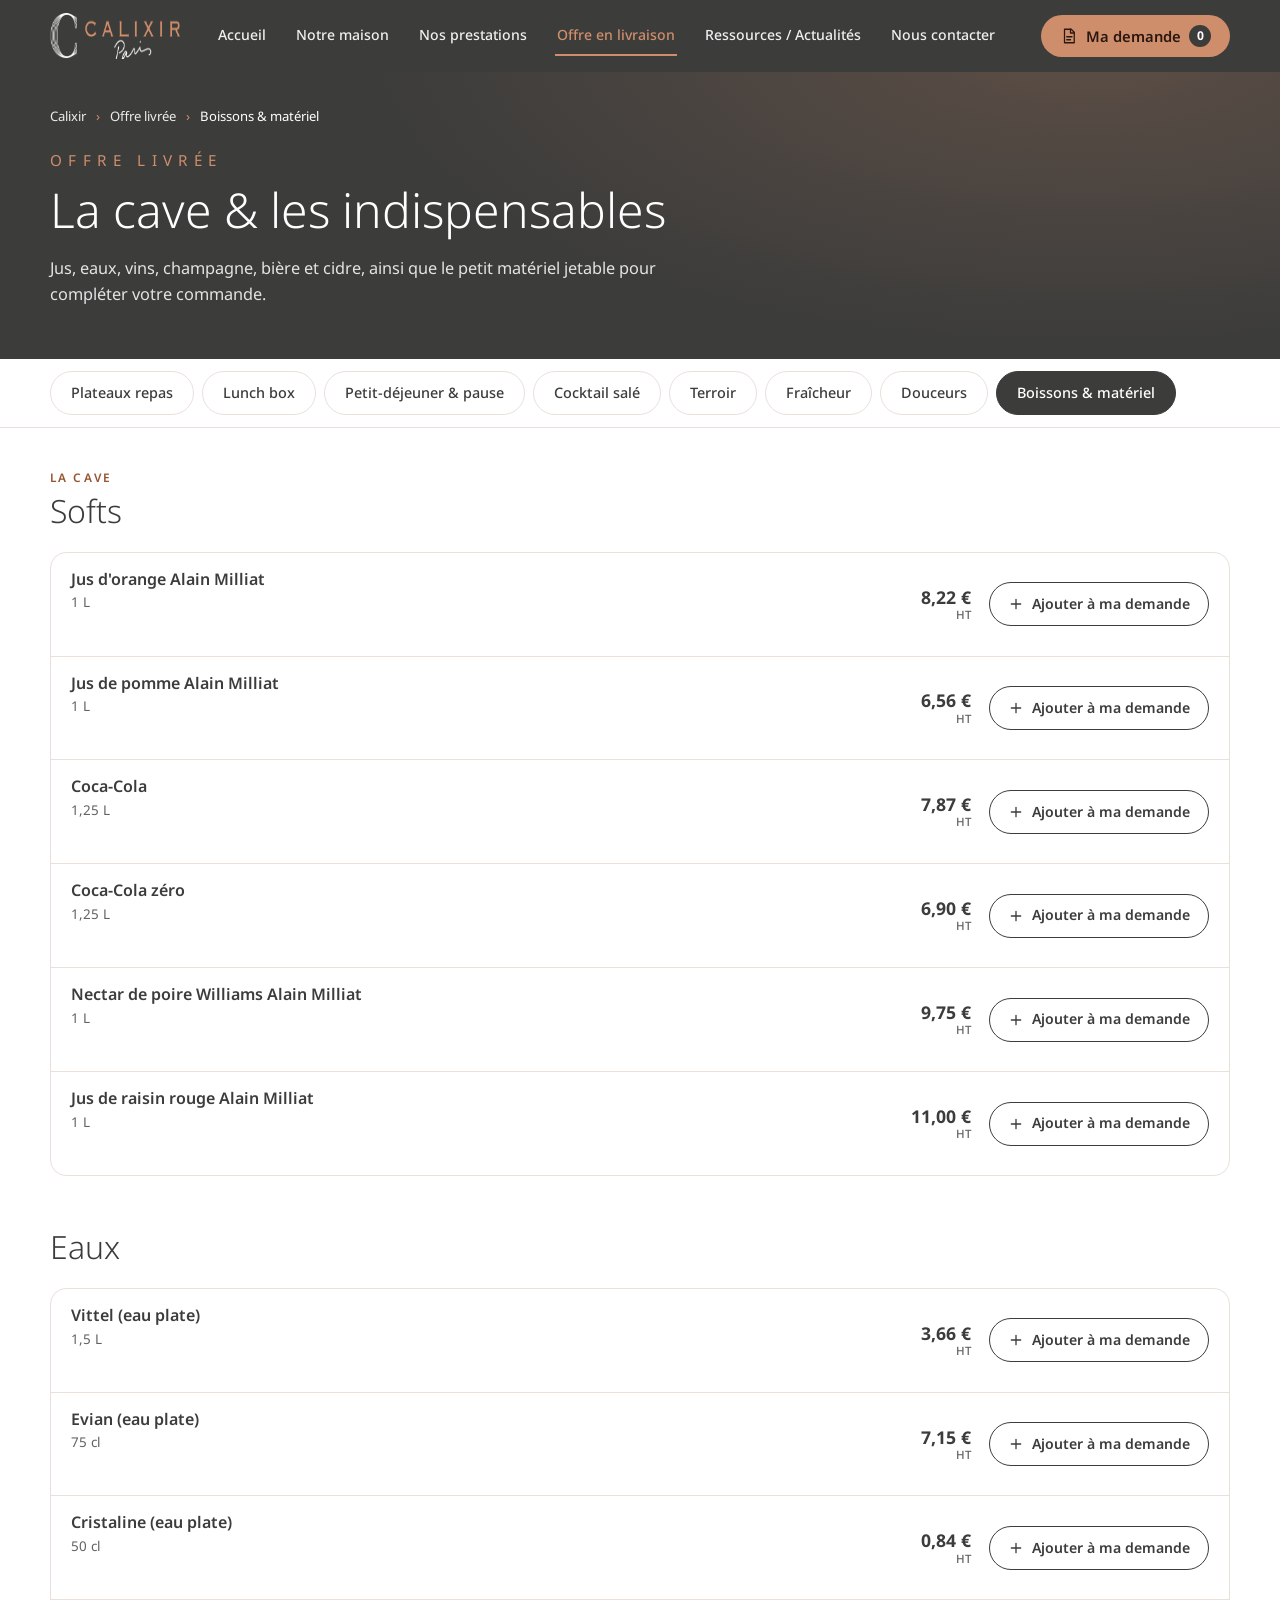
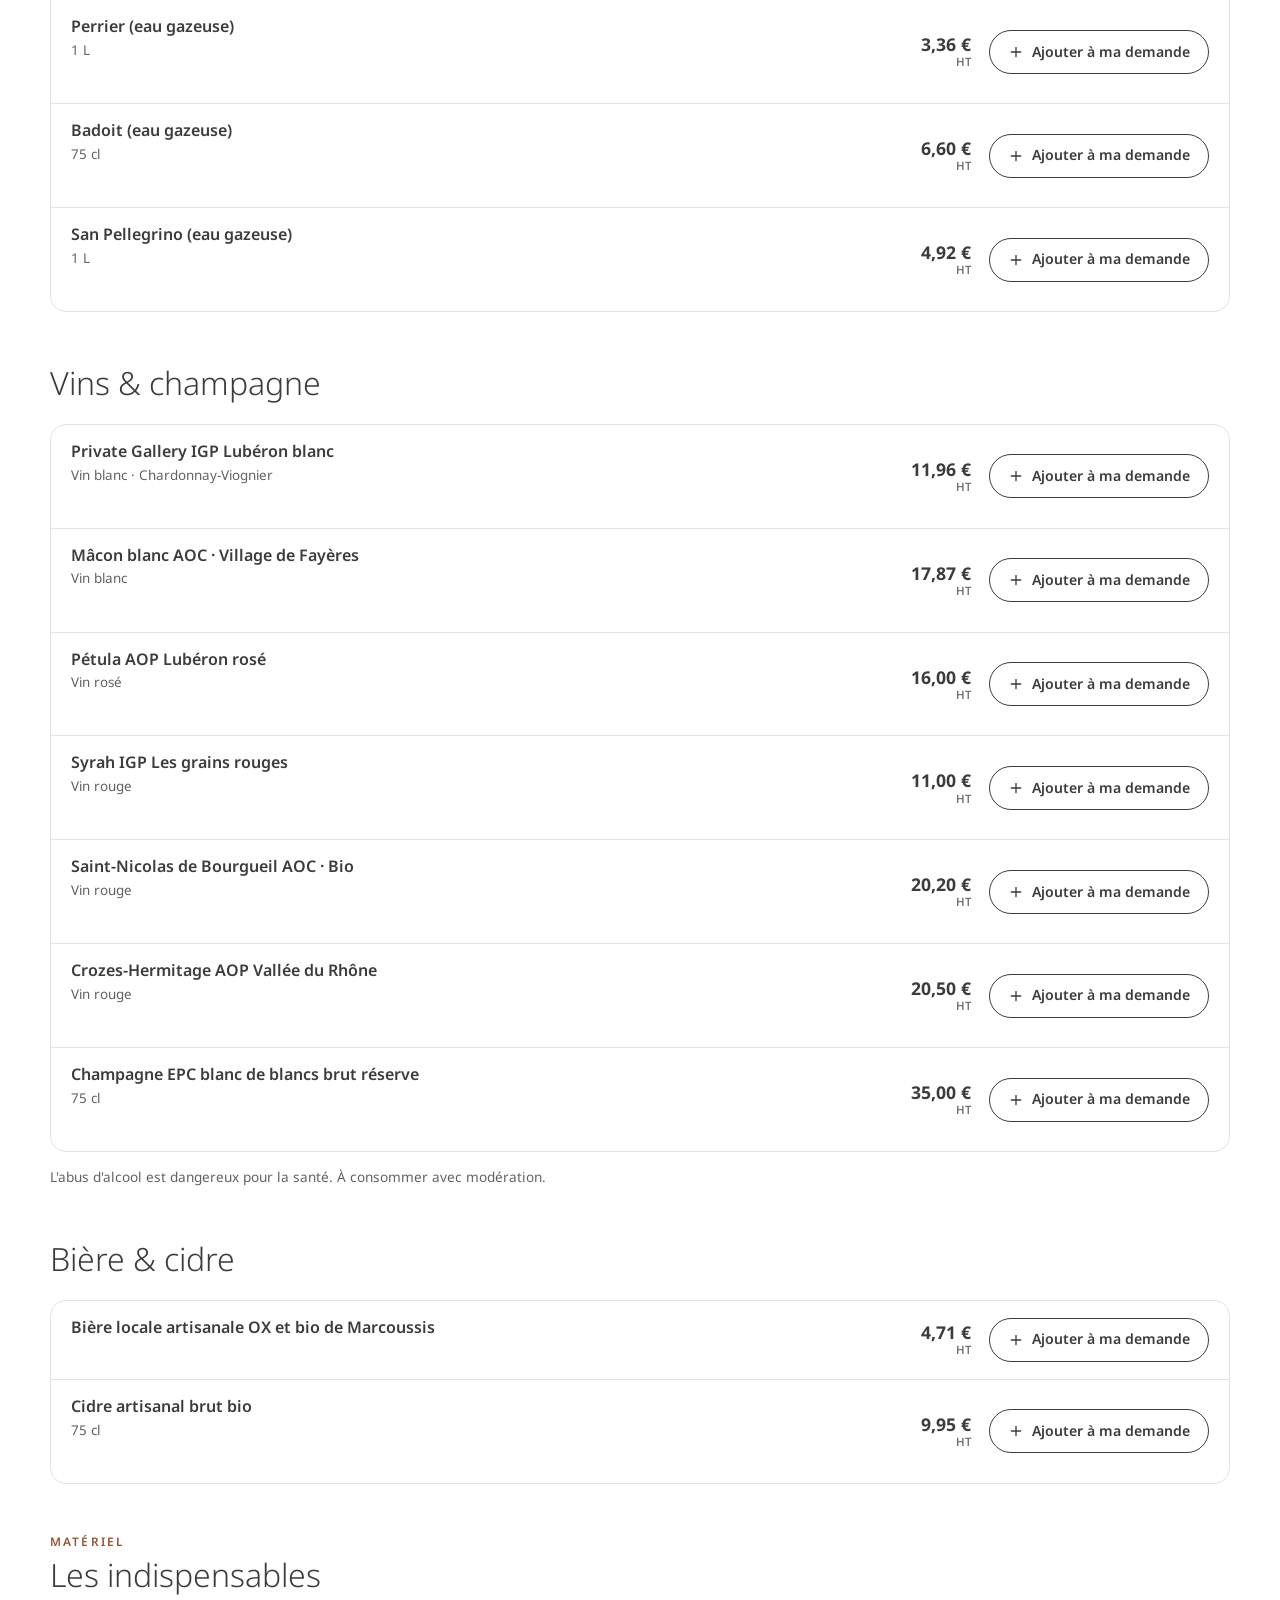
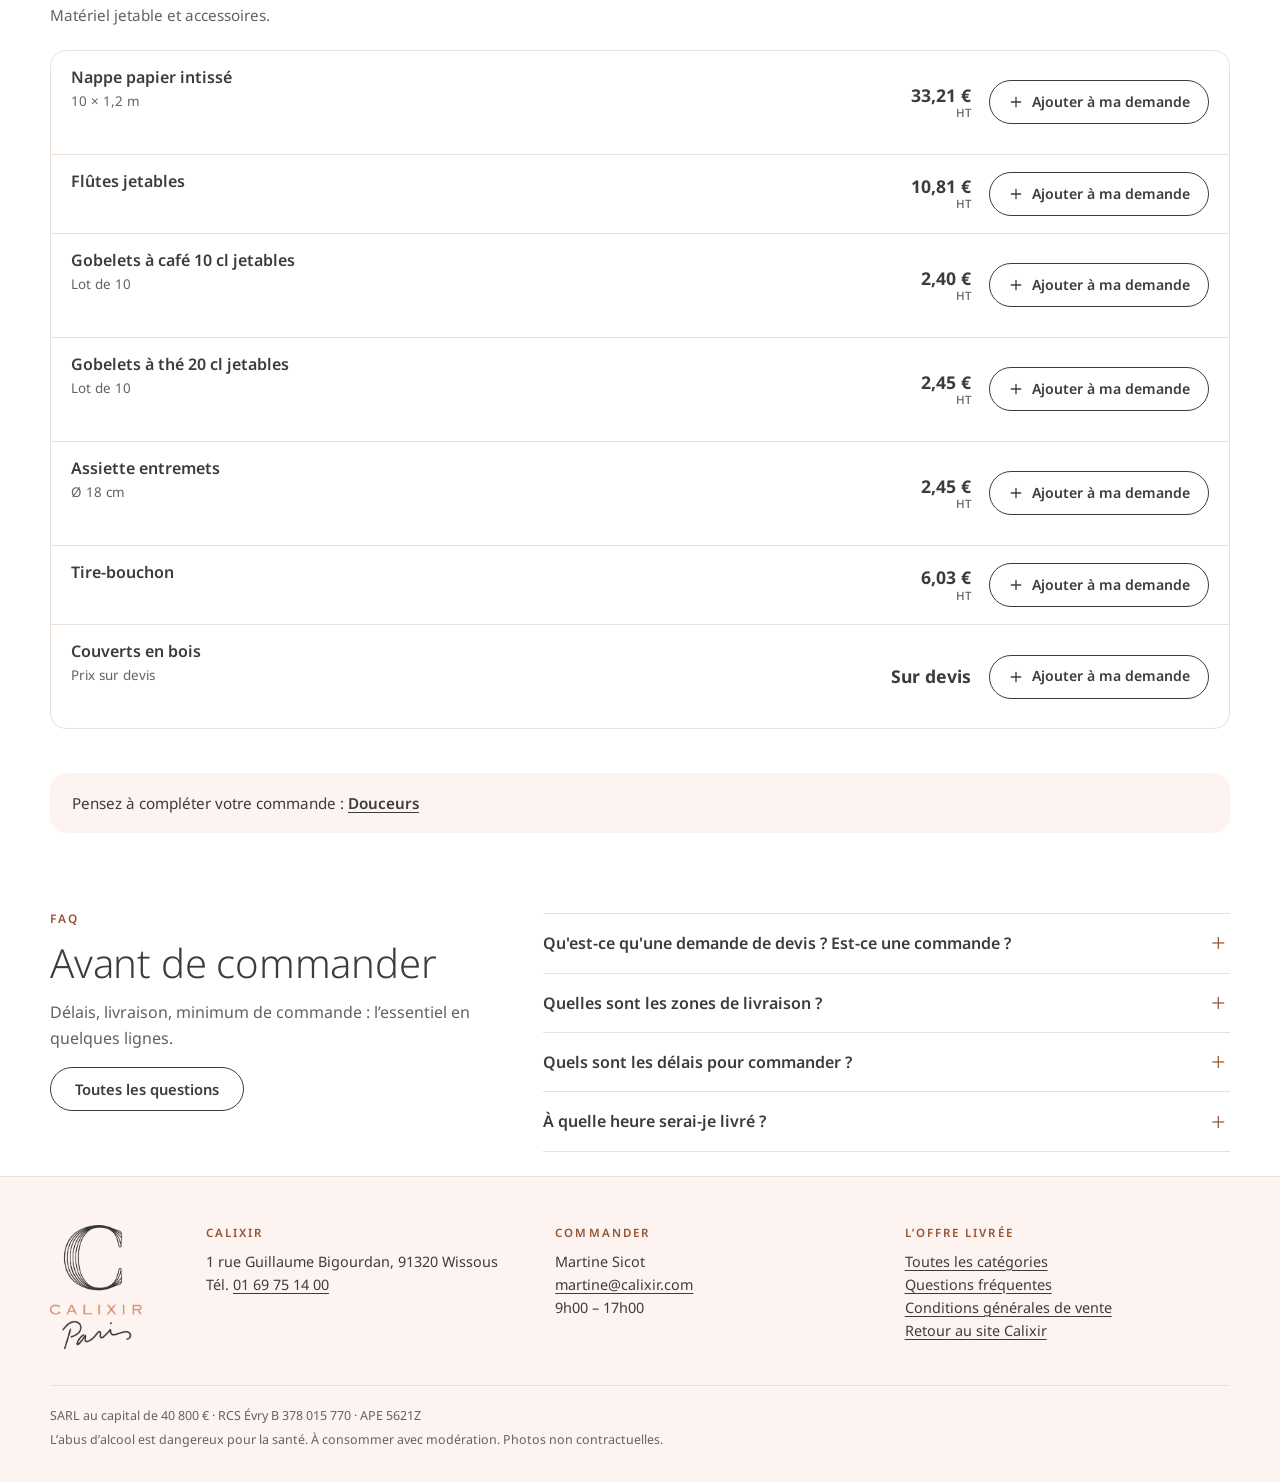
==== boissons-materiel/index.html @ 6d5fbbc8 "Calixir Paris : offre livrée v2 (carte Automne-Hiver), version de test Co-Authored-By: Claude Sonnet" ====
<!doctype html>
<html lang="fr">
<head>
<meta charset="utf-8">
<meta name="viewport" content="width=device-width, initial-scale=1">
<title>La cave &amp; les indispensables | Offre livrée Calixir</title>
<meta name="description" content="Boissons et matériel livrés par Calixir : jus Alain Milliat, eaux, vins, champagne, bière locale, nappes, gobelets et flûtes. Demandez votre devis."><link rel="canonical" href="https://www.calixir.com/offre-livree/boissons-materiel/"><meta name="robots" content="noindex, nofollow">
<meta name="theme-color" content="#3C3C3B">
<meta property="og:type" content="website">
<meta property="og:locale" content="fr_FR">
<meta property="og:site_name" content="Calixir Paris">
<meta property="og:title" content="La cave &amp; les indispensables | Offre livrée Calixir">
<meta property="og:description" content="Boissons et matériel livrés par Calixir : jus Alain Milliat, eaux, vins, champagne, bière locale, nappes, gobelets et flûtes. Demandez votre devis."><meta property="og:url" content="https://www.calixir.com/offre-livree/boissons-materiel/"><link rel="icon" href="../assets/img/brand/logo-c.png" type="image/png">
<link rel="apple-touch-icon" href="../assets/img/brand/logo-c.png">
<link rel="preload" href="../assets/fonts/noto-sans.woff2" as="font" type="font/woff2" crossorigin>
<link rel="stylesheet" href="../assets/css/style.css?v=202610140936">
<script type="application/ld+json">{"@context":"https://schema.org","@type":"BreadcrumbList","itemListElement":[{"@type":"ListItem","position":1,"name":"Calixir","item":"https://www.calixir.com/"},{"@type":"ListItem","position":2,"name":"Offre livrée","item":"https://www.calixir.com/offre-livree/"},{"@type":"ListItem","position":3,"name":"Boissons & matériel","item":"https://www.calixir.com/offre-livree/boissons-materiel/"}]}</script>
<script type="application/ld+json">{"@context":"https://schema.org","@type":"ItemList","name":"La cave & les indispensables","itemListElement":[{"@type":"ListItem","position":1,"item":{"@type":"Product","name":"Jus d'orange Alain Milliat","offers":{"@type":"Offer","priceCurrency":"EUR","url":"https://www.calixir.com/offre-livree/boissons-materiel/#p-soft-orange","availability":"https://schema.org/InStock","price":"8.22","priceSpecification":{"@type":"PriceSpecification","price":"8.22","priceCurrency":"EUR","valueAddedTaxIncluded":false}},"description":"1 L"}},{"@type":"ListItem","position":2,"item":{"@type":"Product","name":"Jus de pomme Alain Milliat","offers":{"@type":"Offer","priceCurrency":"EUR","url":"https://www.calixir.com/offre-livree/boissons-materiel/#p-soft-pomme","availability":"https://schema.org/InStock","price":"6.56","priceSpecification":{"@type":"PriceSpecification","price":"6.56","priceCurrency":"EUR","valueAddedTaxIncluded":false}},"description":"1 L"}},{"@type":"ListItem","position":3,"item":{"@type":"Product","name":"Coca-Cola","offers":{"@type":"Offer","priceCurrency":"EUR","url":"https://www.calixir.com/offre-livree/boissons-materiel/#p-soft-coca","availability":"https://schema.org/InStock","price":"7.87","priceSpecification":{"@type":"PriceSpecification","price":"7.87","priceCurrency":"EUR","valueAddedTaxIncluded":false}},"description":"1,25 L"}},{"@type":"ListItem","position":4,"item":{"@type":"Product","name":"Coca-Cola zéro","offers":{"@type":"Offer","priceCurrency":"EUR","url":"https://www.calixir.com/offre-livree/boissons-materiel/#p-soft-coca-zero","availability":"https://schema.org/InStock","price":"6.90","priceSpecification":{"@type":"PriceSpecification","price":"6.90","priceCurrency":"EUR","valueAddedTaxIncluded":false}},"description":"1,25 L"}},{"@type":"ListItem","position":5,"item":{"@type":"Product","name":"Nectar de poire Williams Alain Milliat","offers":{"@type":"Offer","priceCurrency":"EUR","url":"https://www.calixir.com/offre-livree/boissons-materiel/#p-soft-poire","availability":"https://schema.org/InStock","price":"9.75","priceSpecification":{"@type":"PriceSpecification","price":"9.75","priceCurrency":"EUR","valueAddedTaxIncluded":false}},"description":"1 L"}},{"@type":"ListItem","position":6,"item":{"@type":"Product","name":"Jus de raisin rouge Alain Milliat","offers":{"@type":"Offer","priceCurrency":"EUR","url":"https://www.calixir.com/offre-livree/boissons-materiel/#p-soft-raisin","availability":"https://schema.org/InStock","price":"11.00","priceSpecification":{"@type":"PriceSpecification","price":"11.00","priceCurrency":"EUR","valueAddedTaxIncluded":false}},"description":"1 L"}},{"@type":"ListItem","position":7,"item":{"@type":"Product","name":"Vittel (eau plate)","offers":{"@type":"Offer","priceCurrency":"EUR","url":"https://www.calixir.com/offre-livree/boissons-materiel/#p-eau-vittel","availability":"https://schema.org/InStock","price":"3.66","priceSpecification":{"@type":"PriceSpecification","price":"3.66","priceCurrency":"EUR","valueAddedTaxIncluded":false}},"description":"1,5 L"}},{"@type":"ListItem","position":8,"item":{"@type":"Product","name":"Evian (eau plate)","offers":{"@type":"Offer","priceCurrency":"EUR","url":"https://www.calixir.com/offre-livree/boissons-materiel/#p-eau-evian","availability":"https://schema.org/InStock","price":"7.15","priceSpecification":{"@type":"PriceSpecification","price":"7.15","priceCurrency":"EUR","valueAddedTaxIncluded":false}},"description":"75 cl"}},{"@type":"ListItem","position":9,"item":{"@type":"Product","name":"Cristaline (eau plate)","offers":{"@type":"Offer","priceCurrency":"EUR","url":"https://www.calixir.com/offre-livree/boissons-materiel/#p-eau-cristaline","availability":"https://schema.org/InStock","price":"0.84","priceSpecification":{"@type":"PriceSpecification","price":"0.84","priceCurrency":"EUR","valueAddedTaxIncluded":false}},"description":"50 cl"}},{"@type":"ListItem","position":10,"item":{"@type":"Product","name":"Perrier (eau gazeuse)","offers":{"@type":"Offer","priceCurrency":"EUR","url":"https://www.calixir.com/offre-livree/boissons-materiel/#p-eau-perrier","availability":"https://schema.org/InStock","price":"3.36","priceSpecification":{"@type":"PriceSpecification","price":"3.36","priceCurrency":"EUR","valueAddedTaxIncluded":false}},"description":"1 L"}},{"@type":"ListItem","position":11,"item":{"@type":"Product","name":"Badoit (eau gazeuse)","offers":{"@type":"Offer","priceCurrency":"EUR","url":"https://www.calixir.com/offre-livree/boissons-materiel/#p-eau-badoit","availability":"https://schema.org/InStock","price":"6.60","priceSpecification":{"@type":"PriceSpecification","price":"6.60","priceCurrency":"EUR","valueAddedTaxIncluded":false}},"description":"75 cl"}},{"@type":"ListItem","position":12,"item":{"@type":"Product","name":"San Pellegrino (eau gazeuse)","offers":{"@type":"Offer","priceCurrency":"EUR","url":"https://www.calixir.com/offre-livree/boissons-materiel/#p-eau-pellegrino","availability":"https://schema.org/InStock","price":"4.92","priceSpecification":{"@type":"PriceSpecification","price":"4.92","priceCurrency":"EUR","valueAddedTaxIncluded":false}},"description":"1 L"}},{"@type":"ListItem","position":13,"item":{"@type":"Product","name":"Private Gallery IGP Lubéron blanc","offers":{"@type":"Offer","priceCurrency":"EUR","url":"https://www.calixir.com/offre-livree/boissons-materiel/#p-vin-luberon-blanc","availability":"https://schema.org/InStock","price":"11.96","priceSpecification":{"@type":"PriceSpecification","price":"11.96","priceCurrency":"EUR","valueAddedTaxIncluded":false}},"description":"Vin blanc · Chardonnay-Viognier"}},{"@type":"ListItem","position":14,"item":{"@type":"Product","name":"Mâcon blanc AOC · Village de Fayères","offers":{"@type":"Offer","priceCurrency":"EUR","url":"https://www.calixir.com/offre-livree/boissons-materiel/#p-vin-macon","availability":"https://schema.org/InStock","price":"17.87","priceSpecification":{"@type":"PriceSpecification","price":"17.87","priceCurrency":"EUR","valueAddedTaxIncluded":false}},"description":"Vin blanc"}},{"@type":"ListItem","position":15,"item":{"@type":"Product","name":"Pétula AOP Lubéron rosé","offers":{"@type":"Offer","priceCurrency":"EUR","url":"https://www.calixir.com/offre-livree/boissons-materiel/#p-vin-petula","availability":"https://schema.org/InStock","price":"16.00","priceSpecification":{"@type":"PriceSpecification","price":"16.00","priceCurrency":"EUR","valueAddedTaxIncluded":false}},"description":"Vin rosé"}},{"@type":"ListItem","position":16,"item":{"@type":"Product","name":"Syrah IGP Les grains rouges","offers":{"@type":"Offer","priceCurrency":"EUR","url":"https://www.calixir.com/offre-livree/boissons-materiel/#p-vin-syrah","availability":"https://schema.org/InStock","price":"11.00","priceSpecification":{"@type":"PriceSpecification","price":"11.00","priceCurrency":"EUR","valueAddedTaxIncluded":false}},"description":"Vin rouge"}},{"@type":"ListItem","position":17,"item":{"@type":"Product","name":"Saint-Nicolas de Bourgueil AOC · Bio","offers":{"@type":"Offer","priceCurrency":"EUR","url":"https://www.calixir.com/offre-livree/boissons-materiel/#p-vin-bourgueil","availability":"https://schema.org/InStock","price":"20.20","priceSpecification":{"@type":"PriceSpecification","price":"20.20","priceCurrency":"EUR","valueAddedTaxIncluded":false}},"description":"Vin rouge"}},{"@type":"ListItem","position":18,"item":{"@type":"Product","name":"Crozes-Hermitage AOP Vallée du Rhône","offers":{"@type":"Offer","priceCurrency":"EUR","url":"https://www.calixir.com/offre-livree/boissons-materiel/#p-vin-crozes","availability":"https://schema.org/InStock","price":"20.50","priceSpecification":{"@type":"PriceSpecification","price":"20.50","priceCurrency":"EUR","valueAddedTaxIncluded":false}},"description":"Vin rouge"}},{"@type":"ListItem","position":19,"item":{"@type":"Product","name":"Champagne EPC blanc de blancs brut réserve","offers":{"@type":"Offer","priceCurrency":"EUR","url":"https://www.calixir.com/offre-livree/boissons-materiel/#p-champagne-epc","availability":"https://schema.org/InStock","price":"35.00","priceSpecification":{"@type":"PriceSpecification","price":"35.00","priceCurrency":"EUR","valueAddedTaxIncluded":false}},"description":"75 cl"}},{"@type":"ListItem","position":20,"item":{"@type":"Product","name":"Bière locale artisanale OX et bio de Marcoussis","offers":{"@type":"Offer","priceCurrency":"EUR","url":"https://www.calixir.com/offre-livree/boissons-materiel/#p-biere-ox","availability":"https://schema.org/InStock","price":"4.71","priceSpecification":{"@type":"PriceSpecification","price":"4.71","priceCurrency":"EUR","valueAddedTaxIncluded":false}}}},{"@type":"ListItem","position":21,"item":{"@type":"Product","name":"Cidre artisanal brut bio","offers":{"@type":"Offer","priceCurrency":"EUR","url":"https://www.calixir.com/offre-livree/boissons-materiel/#p-cidre-brut","availability":"https://schema.org/InStock","price":"9.95","priceSpecification":{"@type":"PriceSpecification","price":"9.95","priceCurrency":"EUR","valueAddedTaxIncluded":false}},"description":"75 cl"}},{"@type":"ListItem","position":22,"item":{"@type":"Product","name":"Nappe papier intissé","offers":{"@type":"Offer","priceCurrency":"EUR","url":"https://www.calixir.com/offre-livree/boissons-materiel/#p-ind-nappe","availability":"https://schema.org/InStock","price":"33.21","priceSpecification":{"@type":"PriceSpecification","price":"33.21","priceCurrency":"EUR","valueAddedTaxIncluded":false}},"description":"10 × 1,2 m"}},{"@type":"ListItem","position":23,"item":{"@type":"Product","name":"Flûtes jetables","offers":{"@type":"Offer","priceCurrency":"EUR","url":"https://www.calixir.com/offre-livree/boissons-materiel/#p-ind-flutes","availability":"https://schema.org/InStock","price":"10.81","priceSpecification":{"@type":"PriceSpecification","price":"10.81","priceCurrency":"EUR","valueAddedTaxIncluded":false}}}},{"@type":"ListItem","position":24,"item":{"@type":"Product","name":"Gobelets à café 10 cl jetables","offers":{"@type":"Offer","priceCurrency":"EUR","url":"https://www.calixir.com/offre-livree/boissons-materiel/#p-ind-gobelet-cafe","availability":"https://schema.org/InStock","price":"2.40","priceSpecification":{"@type":"PriceSpecification","price":"2.40","priceCurrency":"EUR","valueAddedTaxIncluded":false}},"description":"Lot de 10"}},{"@type":"ListItem","position":25,"item":{"@type":"Product","name":"Gobelets à thé 20 cl jetables","offers":{"@type":"Offer","priceCurrency":"EUR","url":"https://www.calixir.com/offre-livree/boissons-materiel/#p-ind-gobelet-the","availability":"https://schema.org/InStock","price":"2.45","priceSpecification":{"@type":"PriceSpecification","price":"2.45","priceCurrency":"EUR","valueAddedTaxIncluded":false}},"description":"Lot de 10"}},{"@type":"ListItem","position":26,"item":{"@type":"Product","name":"Assiette entremets","offers":{"@type":"Offer","priceCurrency":"EUR","url":"https://www.calixir.com/offre-livree/boissons-materiel/#p-ind-assiette","availability":"https://schema.org/InStock","price":"2.45","priceSpecification":{"@type":"PriceSpecification","price":"2.45","priceCurrency":"EUR","valueAddedTaxIncluded":false}},"description":"Ø 18 cm"}},{"@type":"ListItem","position":27,"item":{"@type":"Product","name":"Tire-bouchon","offers":{"@type":"Offer","priceCurrency":"EUR","url":"https://www.calixir.com/offre-livree/boissons-materiel/#p-ind-tirebouchon","availability":"https://schema.org/InStock","price":"6.03","priceSpecification":{"@type":"PriceSpecification","price":"6.03","priceCurrency":"EUR","valueAddedTaxIncluded":false}}}},{"@type":"ListItem","position":28,"item":{"@type":"Product","name":"Couverts en bois","offers":{"@type":"Offer","priceCurrency":"EUR","url":"https://www.calixir.com/offre-livree/boissons-materiel/#p-ind-couverts","availability":"https://schema.org/InStock"},"description":"Prix sur devis"}}]}</script>
</head>
<body data-page="category" data-root="../" data-cat="boissons-materiel">
<a class="skip" href="#contenu">Aller au contenu</a>
<header class="site-header" id="top">
  <div class="container header-inner">
    <a class="brand" href="https://www.calixir.com/" aria-label="Calixir Paris, retour au site principal">
      <img src="../assets/img/brand/logo-horizontal-light.png" alt="Calixir Paris" width="412" height="96">
    </a>
    <nav class="main-nav" id="mainNav" aria-label="Menu principal Calixir">
      <a href="https://www.calixir.com/">Accueil</a>
      <a href="https://www.calixir.com/notre-maison/">Notre maison</a>
      <a href="https://www.calixir.com/prestations-servies/">Nos prestations</a>
      <a href="../" class="is-current">Offre en livraison</a>
      <a href="https://www.calixir.com/blog/">Ressources / Actualités</a>
      <a href="https://www.calixir.com/contact/">Nous contacter</a>
    </nav>
    <button class="btn btn-copper cart-btn" type="button" data-action="open-quote" aria-label="Ouvrir ma demande de devis">
      <svg viewBox="0 0 24 24" width="18" height="18" fill="none" stroke="currentColor" stroke-width="1.7" stroke-linecap="round" stroke-linejoin="round" aria-hidden="true"><path d="M6 3h9l4 4v14H6z"/><path d="M14 3v5h5"/><path d="M9 13h7M9 17h5"/></svg>
      <span class="cart-btn-label">Ma demande</span>
      <span class="count" id="headerCount" hidden>0</span>
    </button>
    <button class="nav-toggle" type="button" aria-expanded="false" aria-controls="mainNav" aria-label="Menu">
      <svg viewBox="0 0 24 24" width="22" height="22" fill="none" stroke="currentColor" stroke-width="1.8" stroke-linecap="round" aria-hidden="true"><path d="M4 7h16M4 12h16M4 17h16"/></svg>
    </button>
  </div>
</header><main id="contenu">

<section class="band band-page">
  <div class="container">
    <nav class="breadcrumb" aria-label="Fil d’Ariane">
      <ol>
        <li><a href="https://www.calixir.com/">Calixir</a></li>
        <li><a href="../">Offre livrée</a></li>
        <li aria-current="page">Boissons &amp; matériel</li>
      </ol>
    </nav>
    <p class="eyebrow eyebrow-light">Offre livrée</p>
    <h1>La cave &amp; les indispensables</h1>
<p class="lead">Jus, eaux, vins, champagne, bière et cidre, ainsi que le petit matériel jetable pour compléter votre commande.</p>  </div>
</section>

<div class="catnav-bar" id="catNav">
  <div class="container">
    <nav class="catnav" aria-label="Catégories de la carte">
      <a href="../plateaux-repas/" data-cat-link="plateaux-repas">Plateaux repas<span class="dot" hidden></span></a>
      <a href="../lunch-box/" data-cat-link="lunch-box">Lunch box<span class="dot" hidden></span></a>
      <a href="../petit-dejeuner-pause/" data-cat-link="petit-dejeuner-pause">Petit-déjeuner &amp; pause<span class="dot" hidden></span></a>
      <a href="../cocktail-sale/" data-cat-link="cocktail-sale">Cocktail salé<span class="dot" hidden></span></a>
      <a href="../terroir/" data-cat-link="terroir">Terroir<span class="dot" hidden></span></a>
      <a href="../fraicheur/" data-cat-link="fraicheur">Fraîcheur<span class="dot" hidden></span></a>
      <a href="../douceurs/" data-cat-link="douceurs">Douceurs<span class="dot" hidden></span></a>
      <a href="./" data-cat-link="boissons-materiel" aria-current="page" class="is-active">Boissons &amp; matériel<span class="dot" hidden></span></a>
    </nav>
  </div>
</div>

<div class="container catalog">
  <section class="group" aria-labelledby="g-softs" id="softs">
  <div class="group-head">
<p class="eyebrow">La cave</p>    <h2 id="g-softs">Softs</h2>
  </div>
  <div class="rows-wrap">
    <ul class="rows"><li class="row" data-id="soft-orange" id="p-soft-orange">
  <div class="row-info">
    <h3 class="row-name">Jus d&#39;orange Alain Milliat</h3>
<p class="row-sub">1 L</p>    
    <span class="in-cart-inline" hidden></span>
  </div>
  <div class="row-act"><span class="price"><b>8,22 €</b><small>HT</small></span>
<div class="ctrl" data-ctrl="soft-orange"><button type="button" class="add-btn" data-action="add" data-id="soft-orange"><svg viewBox="0 0 24 24" aria-hidden="true"><path d="M12 5v14M5 12h14"/></svg>Ajouter à ma demande</button></div>
</div>
</li>
<li class="row" data-id="soft-pomme" id="p-soft-pomme">
  <div class="row-info">
    <h3 class="row-name">Jus de pomme Alain Milliat</h3>
<p class="row-sub">1 L</p>    
    <span class="in-cart-inline" hidden></span>
  </div>
  <div class="row-act"><span class="price"><b>6,56 €</b><small>HT</small></span>
<div class="ctrl" data-ctrl="soft-pomme"><button type="button" class="add-btn" data-action="add" data-id="soft-pomme"><svg viewBox="0 0 24 24" aria-hidden="true"><path d="M12 5v14M5 12h14"/></svg>Ajouter à ma demande</button></div>
</div>
</li>
<li class="row" data-id="soft-coca" id="p-soft-coca">
  <div class="row-info">
    <h3 class="row-name">Coca-Cola</h3>
<p class="row-sub">1,25 L</p>    
    <span class="in-cart-inline" hidden></span>
  </div>
  <div class="row-act"><span class="price"><b>7,87 €</b><small>HT</small></span>
<div class="ctrl" data-ctrl="soft-coca"><button type="button" class="add-btn" data-action="add" data-id="soft-coca"><svg viewBox="0 0 24 24" aria-hidden="true"><path d="M12 5v14M5 12h14"/></svg>Ajouter à ma demande</button></div>
</div>
</li>
<li class="row" data-id="soft-coca-zero" id="p-soft-coca-zero">
  <div class="row-info">
    <h3 class="row-name">Coca-Cola zéro</h3>
<p class="row-sub">1,25 L</p>    
    <span class="in-cart-inline" hidden></span>
  </div>
  <div class="row-act"><span class="price"><b>6,90 €</b><small>HT</small></span>
<div class="ctrl" data-ctrl="soft-coca-zero"><button type="button" class="add-btn" data-action="add" data-id="soft-coca-zero"><svg viewBox="0 0 24 24" aria-hidden="true"><path d="M12 5v14M5 12h14"/></svg>Ajouter à ma demande</button></div>
</div>
</li>
<li class="row" data-id="soft-poire" id="p-soft-poire">
  <div class="row-info">
    <h3 class="row-name">Nectar de poire Williams Alain Milliat</h3>
<p class="row-sub">1 L</p>    
    <span class="in-cart-inline" hidden></span>
  </div>
  <div class="row-act"><span class="price"><b>9,75 €</b><small>HT</small></span>
<div class="ctrl" data-ctrl="soft-poire"><button type="button" class="add-btn" data-action="add" data-id="soft-poire"><svg viewBox="0 0 24 24" aria-hidden="true"><path d="M12 5v14M5 12h14"/></svg>Ajouter à ma demande</button></div>
</div>
</li>
<li class="row" data-id="soft-raisin" id="p-soft-raisin">
  <div class="row-info">
    <h3 class="row-name">Jus de raisin rouge Alain Milliat</h3>
<p class="row-sub">1 L</p>    
    <span class="in-cart-inline" hidden></span>
  </div>
  <div class="row-act"><span class="price"><b>11,00 €</b><small>HT</small></span>
<div class="ctrl" data-ctrl="soft-raisin"><button type="button" class="add-btn" data-action="add" data-id="soft-raisin"><svg viewBox="0 0 24 24" aria-hidden="true"><path d="M12 5v14M5 12h14"/></svg>Ajouter à ma demande</button></div>
</div>
</li>
</ul>
  </div>
</section>

  <section class="group" aria-labelledby="g-eaux" id="eaux">
  <div class="group-head">
    <h2 id="g-eaux">Eaux</h2>
  </div>
  <div class="rows-wrap">
    <ul class="rows"><li class="row" data-id="eau-vittel" id="p-eau-vittel">
  <div class="row-info">
    <h3 class="row-name">Vittel (eau plate)</h3>
<p class="row-sub">1,5 L</p>    
    <span class="in-cart-inline" hidden></span>
  </div>
  <div class="row-act"><span class="price"><b>3,66 €</b><small>HT</small></span>
<div class="ctrl" data-ctrl="eau-vittel"><button type="button" class="add-btn" data-action="add" data-id="eau-vittel"><svg viewBox="0 0 24 24" aria-hidden="true"><path d="M12 5v14M5 12h14"/></svg>Ajouter à ma demande</button></div>
</div>
</li>
<li class="row" data-id="eau-evian" id="p-eau-evian">
  <div class="row-info">
    <h3 class="row-name">Evian (eau plate)</h3>
<p class="row-sub">75 cl</p>    
    <span class="in-cart-inline" hidden></span>
  </div>
  <div class="row-act"><span class="price"><b>7,15 €</b><small>HT</small></span>
<div class="ctrl" data-ctrl="eau-evian"><button type="button" class="add-btn" data-action="add" data-id="eau-evian"><svg viewBox="0 0 24 24" aria-hidden="true"><path d="M12 5v14M5 12h14"/></svg>Ajouter à ma demande</button></div>
</div>
</li>
<li class="row" data-id="eau-cristaline" id="p-eau-cristaline">
  <div class="row-info">
    <h3 class="row-name">Cristaline (eau plate)</h3>
<p class="row-sub">50 cl</p>    
    <span class="in-cart-inline" hidden></span>
  </div>
  <div class="row-act"><span class="price"><b>0,84 €</b><small>HT</small></span>
<div class="ctrl" data-ctrl="eau-cristaline"><button type="button" class="add-btn" data-action="add" data-id="eau-cristaline"><svg viewBox="0 0 24 24" aria-hidden="true"><path d="M12 5v14M5 12h14"/></svg>Ajouter à ma demande</button></div>
</div>
</li>
<li class="row" data-id="eau-perrier" id="p-eau-perrier">
  <div class="row-info">
    <h3 class="row-name">Perrier (eau gazeuse)</h3>
<p class="row-sub">1 L</p>    
    <span class="in-cart-inline" hidden></span>
  </div>
  <div class="row-act"><span class="price"><b>3,36 €</b><small>HT</small></span>
<div class="ctrl" data-ctrl="eau-perrier"><button type="button" class="add-btn" data-action="add" data-id="eau-perrier"><svg viewBox="0 0 24 24" aria-hidden="true"><path d="M12 5v14M5 12h14"/></svg>Ajouter à ma demande</button></div>
</div>
</li>
<li class="row" data-id="eau-badoit" id="p-eau-badoit">
  <div class="row-info">
    <h3 class="row-name">Badoit (eau gazeuse)</h3>
<p class="row-sub">75 cl</p>    
    <span class="in-cart-inline" hidden></span>
  </div>
  <div class="row-act"><span class="price"><b>6,60 €</b><small>HT</small></span>
<div class="ctrl" data-ctrl="eau-badoit"><button type="button" class="add-btn" data-action="add" data-id="eau-badoit"><svg viewBox="0 0 24 24" aria-hidden="true"><path d="M12 5v14M5 12h14"/></svg>Ajouter à ma demande</button></div>
</div>
</li>
<li class="row" data-id="eau-pellegrino" id="p-eau-pellegrino">
  <div class="row-info">
    <h3 class="row-name">San Pellegrino (eau gazeuse)</h3>
<p class="row-sub">1 L</p>    
    <span class="in-cart-inline" hidden></span>
  </div>
  <div class="row-act"><span class="price"><b>4,92 €</b><small>HT</small></span>
<div class="ctrl" data-ctrl="eau-pellegrino"><button type="button" class="add-btn" data-action="add" data-id="eau-pellegrino"><svg viewBox="0 0 24 24" aria-hidden="true"><path d="M12 5v14M5 12h14"/></svg>Ajouter à ma demande</button></div>
</div>
</li>
</ul>
  </div>
</section>

  <section class="group" aria-labelledby="g-vins" id="vins">
  <div class="group-head">
    <h2 id="g-vins">Vins &amp; champagne</h2>
  </div>
  <div class="rows-wrap">
    <ul class="rows"><li class="row" data-id="vin-luberon-blanc" id="p-vin-luberon-blanc">
  <div class="row-info">
    <h3 class="row-name">Private Gallery IGP Lubéron blanc</h3>
<p class="row-sub">Vin blanc · Chardonnay-Viognier</p>    
    <span class="in-cart-inline" hidden></span>
  </div>
  <div class="row-act"><span class="price"><b>11,96 €</b><small>HT</small></span>
<div class="ctrl" data-ctrl="vin-luberon-blanc"><button type="button" class="add-btn" data-action="add" data-id="vin-luberon-blanc"><svg viewBox="0 0 24 24" aria-hidden="true"><path d="M12 5v14M5 12h14"/></svg>Ajouter à ma demande</button></div>
</div>
</li>
<li class="row" data-id="vin-macon" id="p-vin-macon">
  <div class="row-info">
    <h3 class="row-name">Mâcon blanc AOC · Village de Fayères</h3>
<p class="row-sub">Vin blanc</p>    
    <span class="in-cart-inline" hidden></span>
  </div>
  <div class="row-act"><span class="price"><b>17,87 €</b><small>HT</small></span>
<div class="ctrl" data-ctrl="vin-macon"><button type="button" class="add-btn" data-action="add" data-id="vin-macon"><svg viewBox="0 0 24 24" aria-hidden="true"><path d="M12 5v14M5 12h14"/></svg>Ajouter à ma demande</button></div>
</div>
</li>
<li class="row" data-id="vin-petula" id="p-vin-petula">
  <div class="row-info">
    <h3 class="row-name">Pétula AOP Lubéron rosé</h3>
<p class="row-sub">Vin rosé</p>    
    <span class="in-cart-inline" hidden></span>
  </div>
  <div class="row-act"><span class="price"><b>16,00 €</b><small>HT</small></span>
<div class="ctrl" data-ctrl="vin-petula"><button type="button" class="add-btn" data-action="add" data-id="vin-petula"><svg viewBox="0 0 24 24" aria-hidden="true"><path d="M12 5v14M5 12h14"/></svg>Ajouter à ma demande</button></div>
</div>
</li>
<li class="row" data-id="vin-syrah" id="p-vin-syrah">
  <div class="row-info">
    <h3 class="row-name">Syrah IGP Les grains rouges</h3>
<p class="row-sub">Vin rouge</p>    
    <span class="in-cart-inline" hidden></span>
  </div>
  <div class="row-act"><span class="price"><b>11,00 €</b><small>HT</small></span>
<div class="ctrl" data-ctrl="vin-syrah"><button type="button" class="add-btn" data-action="add" data-id="vin-syrah"><svg viewBox="0 0 24 24" aria-hidden="true"><path d="M12 5v14M5 12h14"/></svg>Ajouter à ma demande</button></div>
</div>
</li>
<li class="row" data-id="vin-bourgueil" id="p-vin-bourgueil">
  <div class="row-info">
    <h3 class="row-name">Saint-Nicolas de Bourgueil AOC · Bio</h3>
<p class="row-sub">Vin rouge</p>    
    <span class="in-cart-inline" hidden></span>
  </div>
  <div class="row-act"><span class="price"><b>20,20 €</b><small>HT</small></span>
<div class="ctrl" data-ctrl="vin-bourgueil"><button type="button" class="add-btn" data-action="add" data-id="vin-bourgueil"><svg viewBox="0 0 24 24" aria-hidden="true"><path d="M12 5v14M5 12h14"/></svg>Ajouter à ma demande</button></div>
</div>
</li>
<li class="row" data-id="vin-crozes" id="p-vin-crozes">
  <div class="row-info">
    <h3 class="row-name">Crozes-Hermitage AOP Vallée du Rhône</h3>
<p class="row-sub">Vin rouge</p>    
    <span class="in-cart-inline" hidden></span>
  </div>
  <div class="row-act"><span class="price"><b>20,50 €</b><small>HT</small></span>
<div class="ctrl" data-ctrl="vin-crozes"><button type="button" class="add-btn" data-action="add" data-id="vin-crozes"><svg viewBox="0 0 24 24" aria-hidden="true"><path d="M12 5v14M5 12h14"/></svg>Ajouter à ma demande</button></div>
</div>
</li>
<li class="row" data-id="champagne-epc" id="p-champagne-epc">
  <div class="row-info">
    <h3 class="row-name">Champagne EPC blanc de blancs brut réserve</h3>
<p class="row-sub">75 cl</p>    
    <span class="in-cart-inline" hidden></span>
  </div>
  <div class="row-act"><span class="price"><b>35,00 €</b><small>HT</small></span>
<div class="ctrl" data-ctrl="champagne-epc"><button type="button" class="add-btn" data-action="add" data-id="champagne-epc"><svg viewBox="0 0 24 24" aria-hidden="true"><path d="M12 5v14M5 12h14"/></svg>Ajouter à ma demande</button></div>
</div>
</li>
</ul>
  </div>
<p class="group-note">L&#39;abus d&#39;alcool est dangereux pour la santé. À consommer avec modération.</p></section>

  <section class="group" aria-labelledby="g-autres" id="autres">
  <div class="group-head">
    <h2 id="g-autres">Bière &amp; cidre</h2>
  </div>
  <div class="rows-wrap">
    <ul class="rows"><li class="row" data-id="biere-ox" id="p-biere-ox">
  <div class="row-info">
    <h3 class="row-name">Bière locale artisanale OX et bio de Marcoussis</h3>
    
    <span class="in-cart-inline" hidden></span>
  </div>
  <div class="row-act"><span class="price"><b>4,71 €</b><small>HT</small></span>
<div class="ctrl" data-ctrl="biere-ox"><button type="button" class="add-btn" data-action="add" data-id="biere-ox"><svg viewBox="0 0 24 24" aria-hidden="true"><path d="M12 5v14M5 12h14"/></svg>Ajouter à ma demande</button></div>
</div>
</li>
<li class="row" data-id="cidre-brut" id="p-cidre-brut">
  <div class="row-info">
    <h3 class="row-name">Cidre artisanal brut bio</h3>
<p class="row-sub">75 cl</p>    
    <span class="in-cart-inline" hidden></span>
  </div>
  <div class="row-act"><span class="price"><b>9,95 €</b><small>HT</small></span>
<div class="ctrl" data-ctrl="cidre-brut"><button type="button" class="add-btn" data-action="add" data-id="cidre-brut"><svg viewBox="0 0 24 24" aria-hidden="true"><path d="M12 5v14M5 12h14"/></svg>Ajouter à ma demande</button></div>
</div>
</li>
</ul>
  </div>
</section>

  <section class="group" aria-labelledby="g-indispensables" id="indispensables">
  <div class="group-head">
<p class="eyebrow">Matériel</p>    <h2 id="g-indispensables">Les indispensables</h2>
<p class="intro">Matériel jetable et accessoires.</p>  </div>
  <div class="rows-wrap">
    <ul class="rows"><li class="row" data-id="ind-nappe" id="p-ind-nappe">
  <div class="row-info">
    <h3 class="row-name">Nappe papier intissé</h3>
<p class="row-sub">10 × 1,2 m</p>    
    <span class="in-cart-inline" hidden></span>
  </div>
  <div class="row-act"><span class="price"><b>33,21 €</b><small>HT</small></span>
<div class="ctrl" data-ctrl="ind-nappe"><button type="button" class="add-btn" data-action="add" data-id="ind-nappe"><svg viewBox="0 0 24 24" aria-hidden="true"><path d="M12 5v14M5 12h14"/></svg>Ajouter à ma demande</button></div>
</div>
</li>
<li class="row" data-id="ind-flutes" id="p-ind-flutes">
  <div class="row-info">
    <h3 class="row-name">Flûtes jetables</h3>
    
    <span class="in-cart-inline" hidden></span>
  </div>
  <div class="row-act"><span class="price"><b>10,81 €</b><small>HT</small></span>
<div class="ctrl" data-ctrl="ind-flutes"><button type="button" class="add-btn" data-action="add" data-id="ind-flutes"><svg viewBox="0 0 24 24" aria-hidden="true"><path d="M12 5v14M5 12h14"/></svg>Ajouter à ma demande</button></div>
</div>
</li>
<li class="row" data-id="ind-gobelet-cafe" id="p-ind-gobelet-cafe">
  <div class="row-info">
    <h3 class="row-name">Gobelets à café 10 cl jetables</h3>
<p class="row-sub">Lot de 10</p>    
    <span class="in-cart-inline" hidden></span>
  </div>
  <div class="row-act"><span class="price"><b>2,40 €</b><small>HT</small></span>
<div class="ctrl" data-ctrl="ind-gobelet-cafe"><button type="button" class="add-btn" data-action="add" data-id="ind-gobelet-cafe"><svg viewBox="0 0 24 24" aria-hidden="true"><path d="M12 5v14M5 12h14"/></svg>Ajouter à ma demande</button></div>
</div>
</li>
<li class="row" data-id="ind-gobelet-the" id="p-ind-gobelet-the">
  <div class="row-info">
    <h3 class="row-name">Gobelets à thé 20 cl jetables</h3>
<p class="row-sub">Lot de 10</p>    
    <span class="in-cart-inline" hidden></span>
  </div>
  <div class="row-act"><span class="price"><b>2,45 €</b><small>HT</small></span>
<div class="ctrl" data-ctrl="ind-gobelet-the"><button type="button" class="add-btn" data-action="add" data-id="ind-gobelet-the"><svg viewBox="0 0 24 24" aria-hidden="true"><path d="M12 5v14M5 12h14"/></svg>Ajouter à ma demande</button></div>
</div>
</li>
<li class="row" data-id="ind-assiette" id="p-ind-assiette">
  <div class="row-info">
    <h3 class="row-name">Assiette entremets</h3>
<p class="row-sub">Ø 18 cm</p>    
    <span class="in-cart-inline" hidden></span>
  </div>
  <div class="row-act"><span class="price"><b>2,45 €</b><small>HT</small></span>
<div class="ctrl" data-ctrl="ind-assiette"><button type="button" class="add-btn" data-action="add" data-id="ind-assiette"><svg viewBox="0 0 24 24" aria-hidden="true"><path d="M12 5v14M5 12h14"/></svg>Ajouter à ma demande</button></div>
</div>
</li>
<li class="row" data-id="ind-tirebouchon" id="p-ind-tirebouchon">
  <div class="row-info">
    <h3 class="row-name">Tire-bouchon</h3>
    
    <span class="in-cart-inline" hidden></span>
  </div>
  <div class="row-act"><span class="price"><b>6,03 €</b><small>HT</small></span>
<div class="ctrl" data-ctrl="ind-tirebouchon"><button type="button" class="add-btn" data-action="add" data-id="ind-tirebouchon"><svg viewBox="0 0 24 24" aria-hidden="true"><path d="M12 5v14M5 12h14"/></svg>Ajouter à ma demande</button></div>
</div>
</li>
<li class="row" data-id="ind-couverts" id="p-ind-couverts">
  <div class="row-info">
    <h3 class="row-name">Couverts en bois</h3>
<p class="row-sub">Prix sur devis</p>    
    <span class="in-cart-inline" hidden></span>
  </div>
  <div class="row-act"><span class="price"><b>Sur devis</b></span>
<div class="ctrl" data-ctrl="ind-couverts"><button type="button" class="add-btn" data-action="add" data-id="ind-couverts"><svg viewBox="0 0 24 24" aria-hidden="true"><path d="M12 5v14M5 12h14"/></svg>Ajouter à ma demande</button></div>
</div>
</li>
</ul>
  </div>
</section>


  <div class="hint-box">
    Pensez à compléter votre commande :
<a href="../douceurs/">Douceurs</a>  </div>
</div>

<section class="faq-home faq-cat" aria-labelledby="faqTitle">
  <div class="container faq-wrap">
    <div>
      <p class="eyebrow">FAQ</p>
      <h2 id="faqTitle" class="h-section">Avant de commander</h2>
      <p class="muted">Délais, livraison, minimum de commande : l’essentiel en quelques lignes.</p>
      <p><a class="btn btn-ghost" href="../faq/">Toutes les questions</a></p>
    </div>
    <div class="faq-list">
  <details class="faq-item">
    <summary>Qu&#39;est-ce qu&#39;une demande de devis ? Est-ce une commande ?</summary>
    <div class="faq-a"><p>Non. Votre demande n&#39;est pas une commande et ne vous engage à rien. Calixir étudie votre sélection, puis vous répond par e-mail avec un devis personnalisé, valable 2 mois après la date d&#39;envoi. La commande n&#39;est définitive qu&#39;une fois ce devis accepté et retourné.</p></div>
  </details>
  <details class="faq-item">
    <summary>Quelles sont les zones de livraison ?</summary>
    <div class="faq-a"><p>Calixir livre à Paris intra-muros, en petite couronne (Hauts-de-Seine, Seine-Saint-Denis, Val-de-Marne) et dans certaines zones de grande couronne, notamment l&#39;Essonne. Les frais de livraison dépendent du lieu de livraison et sont précisés dans votre devis.</p></div>
  </details>
  <details class="faq-item">
    <summary>Quels sont les délais pour commander ?</summary>
    <div class="faq-a"><p>Pour les commandes passées jusqu&#39;à 12h00, la livraison peut se faire le lendemain. Les coffrets de la collection à partager se commandent 72 heures à l&#39;avance (jour ouvré), à l&#39;exception de certains produits disponibles à 48 heures. Une commande « dernière minute » est possible par téléphone le jour même avant 10h00, avec une majoration de 10 € HT. Pour une commande hors délais, contactez-nous.</p></div>
  </details>
  <details class="faq-item">
    <summary>À quelle heure serai-je livré ?</summary>
    <div class="faq-a"><p>Les livraisons se font par créneau : petit-déjeuner de 7h à 9h30 (créneau d&#39;une heure) ; plateaux repas et offres à partager par tranches de 2 heures, déjeuners de 10h à 13h30, dîners de 15h30 à 17h30, soirée de 17h30 à 19h30 (frais de livraison en supplément). Dans les zones denses ou en cas de circulation difficile, le créneau peut être porté à 2 heures, voire davantage.</p></div>
  </details>
</div>

  </div>
</section>
</main>
<footer class="site-footer">
  <div class="container footer-inner">
    <img class="footer-logo" src="../assets/img/brand/logo.png" alt="Calixir Paris" width="517" height="700" loading="lazy">
    <div class="footer-cols">
      <div>
        <h2>Calixir</h2>
        <address>1 rue Guillaume Bigourdan, 91320 Wissous<br>Tél. <a href="tel:+33169751400">01 69 75 14 00</a></address>
      </div>
      <div>
        <h2>Commander</h2>
        <p>Martine Sicot<br><a href="mailto:martine@calixir.com">martine@calixir.com</a><br>9h00 – 17h00</p>
      </div>
      <div>
        <h2>L’offre livrée</h2>
        <p>
          <a href="../">Toutes les catégories</a><br>
          <a href="../faq/">Questions fréquentes</a><br>
          <a href="../cgv/">Conditions générales de vente</a><br>
          <a href="https://www.calixir.com/">Retour au site Calixir</a>
        </p>
      </div>
    </div>
  </div>
  <div class="container footer-legal">
    <p>SARL au capital de 40 800 € · RCS Évry B 378 015 770 · APE 5621Z</p>
    <p>L’abus d’alcool est dangereux pour la santé. À consommer avec modération. Photos non contractuelles.</p>
  </div>
</footer>
<div class="cart-bar" id="cartBar" hidden>
  <div class="cart-bar-inner">
    <div class="cart-bar-info">
      <strong id="barCount">0 produit</strong>
      <span id="barTotal">0,00 € HT</span>
    </div>
    <button class="btn btn-light" type="button" data-action="open-quote">Demander un devis</button>
  </div>
</div><!-- ============ FICHE PRODUIT ============ -->
<dialog id="productDialog" class="sheet" aria-labelledby="pdTitle">
  <div class="sheet-inner">
    <button class="icon-btn sheet-close" type="button" data-action="close-dialog" aria-label="Fermer">
      <svg viewBox="0 0 24 24" width="20" height="20" fill="none" stroke="currentColor" stroke-width="1.8" stroke-linecap="round" aria-hidden="true"><path d="M6 6l12 12M18 6L6 18"/></svg>
    </button>
    <div class="sheet-scroll" id="pdBody"></div>
    <div class="sheet-foot" id="pdFoot"></div>
  </div>
</dialog>

<!-- ============ DEMANDE DE DEVIS ============ -->
<dialog id="quoteDialog" class="drawer" aria-labelledby="qTitle">
  <div class="drawer-inner">
    <header class="drawer-head">
      <h2 id="qTitle">Ma demande de devis</h2>
      <button class="icon-btn" type="button" data-action="close-dialog" aria-label="Fermer">
        <svg viewBox="0 0 24 24" width="20" height="20" fill="none" stroke="currentColor" stroke-width="1.8" stroke-linecap="round" aria-hidden="true"><path d="M6 6l12 12M18 6L6 18"/></svg>
      </button>
    </header>
    <ol class="progress" id="qProgress" aria-label="Étapes de la demande">
      <li data-step="1"><span>1</span><em>Sélection</em></li>
      <li data-step="2"><span>2</span><em>Livraison</em></li>
      <li data-step="3"><span>3</span><em>Coordonnées</em></li>
      <li data-step="4"><span>4</span><em>Récapitulatif</em></li>
    </ol>

    <div class="drawer-body" id="qBody">
      <section data-step="1" id="qStep1"></section>

      <section data-step="2" id="qStep2" hidden>
        <h3 class="step-title">Quand et où livrer ?</h3>
        <div class="sel-slot"></div>
        <form class="form" novalidate autocomplete="on" onsubmit="return false">
          <div class="row2">
            <div class="field">
              <label for="f-date">Date de livraison</label>
              <input id="f-date" name="date" type="date" required>
            </div>
            <div class="field">
              <label for="f-guests">Nombre de personnes</label>
              <input id="f-guests" name="guests" type="number" min="1" inputmode="numeric" required>
            </div>
          </div>
          <p class="hint" id="dateHint" hidden></p>
          <div class="row2">
            <div class="field">
              <label for="f-timeFrom">Heure de livraison souhaitée</label>
              <input id="f-timeFrom" name="timeFrom" type="time" required>
            </div>
            <div class="field">
              <label for="f-timeTo">Au plus tard <span class="opt">(facultatif)</span></label>
              <input id="f-timeTo" name="timeTo" type="time">
            </div>
          </div>
<p class="hint">Petit-déjeuner : 7h – 9h30 (créneau d&#39;1 h) · Déjeuner : 10h – 13h30 · Dîner : 15h30 – 17h30 · Soirée : 17h30 – 19h30 (frais de livraison en supplément). Créneaux de 2 h.</p>          <p class="hint" id="timeHint" hidden></p>
          <div class="field">
            <label for="f-address">Adresse de livraison</label>
            <input id="f-address" name="address" type="text" autocomplete="street-address" required placeholder="Numéro et nom de la rue">
          </div>
          <div class="row2 row-zip">
            <div class="field">
              <label for="f-zip">Code postal</label>
              <input id="f-zip" name="zip" type="text" inputmode="numeric" pattern="[0-9]{5}" maxlength="5" autocomplete="postal-code" required>
            </div>
            <div class="field">
              <label for="f-city">Ville</label>
              <input id="f-city" name="city" type="text" autocomplete="address-level2" required>
            </div>
          </div>
          <div class="field">
            <label for="f-access">Instructions d’accès <span class="opt">(facultatif)</span></label>
            <textarea id="f-access" name="access" rows="2" placeholder="Étage, digicode, interlocuteur sur place, accès livreur…"></textarea>
          </div>
          <fieldset class="field chips">
            <legend>Régimes particuliers <span class="opt">(facultatif)</span></legend>
            <label class="chip"><input type="checkbox" name="diet" value="Végétarien"><span>Végétarien</span></label>
            <label class="chip"><input type="checkbox" name="diet" value="Végan"><span>Végan</span></label>
            <label class="chip"><input type="checkbox" name="diet" value="Sans gluten"><span>Sans gluten</span></label>
            <label class="chip"><input type="checkbox" name="diet" value="Sans porc"><span>Sans porc</span></label>
            <label class="chip"><input type="checkbox" name="diet" value="Allergies à préciser"><span>Allergies</span></label>
          </fieldset>
          <div class="field">
            <label for="f-notes">Commentaires <span class="opt">(facultatif)</span></label>
            <textarea id="f-notes" name="notes" rows="3" placeholder="Allergies, budget, besoin de matériel, commande récurrente…"></textarea>
          </div>
        </form>
      </section>

      <section data-step="3" id="qStep3" hidden>
        <h3 class="step-title">À qui envoyer le devis ?</h3>
        <div class="sel-slot"></div>
        <form class="form" novalidate autocomplete="on" onsubmit="return false">
          <div class="field">
            <label for="f-company">Société</label>
            <input id="f-company" name="company" type="text" autocomplete="organization" required>
          </div>
          <div class="row2">
            <div class="field">
              <label for="f-firstName">Prénom</label>
              <input id="f-firstName" name="firstName" type="text" autocomplete="given-name" required>
            </div>
            <div class="field">
              <label for="f-lastName">Nom</label>
              <input id="f-lastName" name="lastName" type="text" autocomplete="family-name" required>
            </div>
          </div>
          <div class="field">
            <label for="f-email">Adresse e-mail</label>
            <input id="f-email" name="email" type="email" autocomplete="email" required>
          </div>
          <div class="field">
            <label for="f-phone">Téléphone</label>
            <input id="f-phone" name="phone" type="tel" autocomplete="tel" required>
          </div>
          <div class="field">
            <label for="f-po">N° de bon de commande ou référence interne <span class="opt">(facultatif)</span></label>
            <input id="f-po" name="po" type="text">
          </div>
          <div class="field">
            <label class="check"><input type="checkbox" id="f-billDiff" name="billDiff"><span>L’adresse de facturation est différente</span></label>
          </div>
          <div class="field" id="billingField" hidden>
            <label for="f-billing">Nom et adresse de facturation</label>
            <textarea id="f-billing" name="billing" rows="3"></textarea>
          </div>
          <input class="hp" type="text" name="website" tabindex="-1" autocomplete="off" aria-hidden="true">
          <div class="field">
            <label class="check"><input type="checkbox" id="f-consent" name="consent" required><span>J’accepte que Calixir utilise ces informations pour répondre à ma demande de devis.</span></label>
            <p class="hint">Vos données servent uniquement à établir et suivre votre devis. Vous pouvez en demander la suppression à tout moment en écrivant à Calixir.</p>
          </div>
        </form>
      </section>

      <section data-step="4" id="qStep4" hidden></section>
      <section data-step="5" id="qStep5" hidden></section>
    </div>

    <footer class="drawer-foot" id="qFoot"></footer>
  </div>
</dialog><div id="printArea" aria-hidden="true"></div>
<div class="toast" id="toast" role="status" aria-live="polite" hidden></div>
<script src="../assets/js/data.js?v=202610140936"></script>
<script src="../assets/js/app.js?v=202610140936"></script>
</body>
</html>
---- assets/css/style.css ----
/* =========================================================================
   Calixir Paris · Offre livrée
   Identité alignée sur calixir.com : anthracite #3C3C3B, cuivre #CF8E6B,
   fonds crème rosé, Noto Sans (titres en graisse légère), boutons en pilule.
   ========================================================================= */

@font-face { font-family: 'Noto Sans'; font-style: normal; font-weight: 300 700; font-display: swap; src: url('../fonts/noto-sans.woff2') format('woff2'); }

:root {
  --bg: #FFFFFF;
  --surface: #FFFFFF;
  --blush: #FDF4F1;
  --tint: #F7EAE4;
  --ink: #3C3C3B;
  --ink-hover: #262625;
  --muted: #646260;
  --line: #E9E0DA;
  --field: #8F877F;
  --copper: #CF8E6B;
  --copper-hover: #C27E59;
  --copper-ink: #965432;
  --on-copper: #2A1810;
  --error: #B3261E;
  --radius: 16px;
  --header-h: 72px;
  --sans: 'Noto Sans', system-ui, -apple-system, 'Segoe UI', Roboto, sans-serif;
  --shadow: 0 1px 2px rgba(60,60,59,.06), 0 10px 28px rgba(60,60,59,.08);
  color-scheme: light;
}

*, *::before, *::after { box-sizing: border-box; }
html { scroll-behavior: smooth; -webkit-text-size-adjust: 100%; }
body { margin: 0; background: var(--bg); color: var(--ink); font: 400 16px/1.6 var(--sans); -webkit-font-smoothing: antialiased; }
body.lock { overflow: hidden; }
body.has-bar { padding-bottom: 96px; }
img { max-width: 100%; height: auto; display: block; }
h1, h2, h3, h4 { margin: 0; font-family: var(--sans); font-weight: 400; line-height: 1.18; }
p { margin: 0 0 1em; }
a { color: inherit; }
button { font: inherit; color: inherit; }
ul, ol { margin: 0; padding: 0; list-style: none; }
.sr-only { position: absolute; width: 1px; height: 1px; overflow: hidden; clip: rect(0 0 0 0); white-space: nowrap; }
.skip { position: absolute; left: 12px; top: -60px; z-index: 100; background: var(--copper); color: var(--on-copper); padding: 10px 16px; border-radius: 10px; text-decoration: none; font-weight: 600; }
.skip:focus { top: 12px; }
.muted { color: var(--muted); }
:focus-visible { outline: 2px solid var(--copper-ink); outline-offset: 2px; }
.container { width: min(1180px, 100% - 40px); margin-inline: auto; }
.eyebrow { font: 600 .74rem/1 var(--sans); letter-spacing: .18em; text-transform: uppercase; color: var(--copper-ink); margin: 0 0 14px; }
.eyebrow-light { color: var(--copper); font-weight: 400; font-size: .95rem; letter-spacing: .42em; }
.h-section { font-size: clamp(1.7rem, 3.6vw, 2.5rem); font-weight: 300; letter-spacing: -.005em; }

/* ----- Boutons ----- */
.btn { display: inline-flex; align-items: center; justify-content: center; gap: 8px; min-height: 44px; padding: 0 24px; border-radius: 999px; border: 1.5px solid transparent; font-weight: 600; font-size: .92rem; line-height: 1; cursor: pointer; text-decoration: none; transition: background .15s, color .15s, border-color .15s, transform .1s; -webkit-tap-highlight-color: transparent; }
.btn:active { transform: scale(.98); }
.btn-primary { background: var(--ink); color: #fff; }
.btn-primary:hover { background: var(--ink-hover); }
.btn-copper { background: var(--copper); color: var(--on-copper); }
.btn-copper:hover { background: var(--copper-hover); }
.btn-ghost { background: transparent; border-color: var(--ink); color: var(--ink); }
.btn-ghost:hover { background: var(--ink); color: #fff; }
.btn-light { background: #fff; color: var(--ink); }
.btn-light:hover { background: var(--tint); }
.btn-lg { min-height: 54px; padding: 0 30px; font-size: 1rem; }
.btn[disabled] { opacity: .5; cursor: not-allowed; }
.icon-btn { display: inline-grid; place-items: center; width: 44px; height: 44px; border-radius: 50%; border: 0; background: transparent; cursor: pointer; }
.icon-btn:hover { background: var(--tint); }
.link-btn { background: none; border: 0; padding: 0; color: inherit; text-decoration: underline; text-underline-offset: 3px; cursor: pointer; font: inherit; }
.link-btn:hover { color: var(--copper-ink); }

/* ----- En-tête (sombre, comme le site principal) ----- */
.site-header { position: sticky; top: 0; z-index: 30; background: var(--ink); color: #fff; }
.header-inner { display: flex; align-items: center; gap: 20px; height: var(--header-h); }
.brand img { height: 46px; width: auto; }
.main-nav { display: none; gap: 26px; margin-left: auto; font-size: .88rem; font-weight: 500; }
.main-nav a { text-decoration: none; padding: 8px 2px; border-bottom: 2px solid transparent; color: rgba(255,255,255,.92); white-space: nowrap; }
.main-nav a:hover { border-color: var(--copper); }
.main-nav a.is-current { color: var(--copper); border-color: var(--copper); }
.cart-btn { margin-left: auto; padding: 0 18px; min-height: 42px; white-space: nowrap; flex: none; }
.count { display: inline-grid; place-items: center; min-width: 22px; height: 22px; padding: 0 6px; border-radius: 11px; background: var(--ink); color: #fff; font-size: .76rem; font-weight: 700; }
.nav-toggle { display: inline-grid; place-items: center; width: 44px; height: 44px; border: 0; background: transparent; color: #fff; cursor: pointer; border-radius: 50%; }
.nav-toggle:hover { background: rgba(255,255,255,.12); }
@media (max-width: 1079px) {
  :root { --header-h: 64px; }
  .brand img { height: 40px; }
  .main-nav { display: none; position: absolute; left: 0; right: 0; top: 100%; flex-direction: column; gap: 0; margin: 0; padding: 8px 20px 18px; background: var(--ink); border-top: 1px solid rgba(255,255,255,.14); box-shadow: 0 16px 28px rgba(0,0,0,.25); }
  .main-nav.is-open { display: flex; }
  .main-nav a { padding: 14px 2px; font-size: 1rem; border-bottom: 1px solid rgba(255,255,255,.1); }
}
@media (min-width: 1080px) { .main-nav { display: flex; margin-right: 8px; } .nav-toggle { display: none; } .cart-btn { margin-left: 0; } .header-inner { gap: 36px; } }
@media (max-width: 400px) { .cart-btn-label { display: none; } }

/* ----- Bandeaux (accueil + pages internes) ----- */
.band { background: var(--ink) radial-gradient(1200px 500px at 85% -10%, rgba(207,142,107,.22), transparent 60%); color: #fff; }
.band .lead { color: rgba(255,255,255,.86); }
.band-page { padding: 28px 0 40px; }
.band-page h1 { font-size: clamp(1.9rem, 4.6vw, 3rem); font-weight: 300; margin-bottom: 16px; }
.band-page .lead { max-width: 70ch; margin: 0; font-size: 1.02rem; }
.band-hero { padding: 36px 0 52px; }
.hero-grid { display: grid; gap: 34px; align-items: center; }
.band-hero h1 { font-size: clamp(2.2rem, 6vw, 3.9rem); font-weight: 300; letter-spacing: -.01em; margin-bottom: 20px; }
.lead { font-size: 1.1rem; max-width: 52ch; margin: 0 0 14px; }
.lead-sub { color: var(--copper); font-weight: 500; margin: 0 0 28px; }
.hero-cta { display: flex; flex-wrap: wrap; align-items: center; gap: 16px 24px; }
.link-phone { font-weight: 500; font-size: .95rem; text-underline-offset: 4px; color: #fff; }
.link-phone:hover { color: var(--copper); }
.hero-visual img { width: 100%; aspect-ratio: 4 / 3.1; object-fit: cover; border-radius: 22px; box-shadow: 0 24px 60px rgba(0,0,0,.35); }
@media (min-width: 900px) { .band-hero { padding: 56px 0 72px; } .hero-grid { grid-template-columns: 1.05fr 1fr; gap: 64px; } .band-page { padding: 34px 0 52px; } }
.breadcrumb { margin: 0 0 26px; font-size: .82rem; }
.breadcrumb ol { display: flex; flex-wrap: wrap; gap: 4px 0; }
.breadcrumb li { color: rgba(255,255,255,.7); }
.breadcrumb li + li::before { content: '›'; margin: 0 10px; color: var(--copper); }
.breadcrumb a { text-decoration: none; color: rgba(255,255,255,.9); }
.breadcrumb a:hover { color: var(--copper); text-decoration: underline; }
.breadcrumb [aria-current] { color: #fff; }

.trust-wrap { background: var(--blush); border-bottom: 1px solid var(--line); }
.trust { display: grid; grid-template-columns: repeat(2, 1fr); gap: 18px 12px; padding: 22px 0; }
.trust li { display: flex; align-items: center; gap: 12px; font-size: .84rem; line-height: 1.3; font-weight: 500; }
.trust svg { flex: none; width: 30px; height: 30px; fill: none; stroke: var(--copper-ink); stroke-width: 1.4; stroke-linecap: round; stroke-linejoin: round; }
@media (min-width: 760px) { .trust { grid-template-columns: repeat(4, 1fr); } .trust li { justify-content: center; } }

/* ----- Catégories (accueil) ----- */
.categories { padding: 64px 0 24px; scroll-margin-top: var(--header-h); }
.section-lead { max-width: 62ch; margin: 12px 0 30px; }
.cat-tiles { display: grid; grid-template-columns: repeat(2, 1fr); gap: 14px; }
.cat-tile { display: flex; flex-direction: column; height: 100%; background: var(--surface); border: 1px solid var(--line); border-radius: var(--radius); overflow: hidden; text-decoration: none; transition: box-shadow .2s, transform .2s, border-color .2s; }
.cat-tile:hover { box-shadow: var(--shadow); border-color: #dccfc4; transform: translateY(-2px); }
.cat-media { position: relative; display: block; aspect-ratio: 4 / 3; background: var(--tint); overflow: hidden; }
.cat-media img { position: absolute; inset: 0; width: 100%; height: 100%; object-fit: cover; transition: transform .4s; }
.cat-tile:hover .cat-media img { transform: scale(1.04); }
.cat-media .cat-mark { position: absolute; inset: 0; display: grid; place-items: center; background: linear-gradient(135deg, var(--blush), var(--tint)); }
.cat-media .cat-mark img { position: static; width: 56px; height: auto; opacity: .85; transform: none; }
.cat-body { display: flex; flex-direction: column; gap: 3px; padding: 14px 16px 16px; }
.cat-name { font-weight: 600; font-size: 1.02rem; line-height: 1.25; }
.cat-sub { font-size: .84rem; color: var(--muted); line-height: 1.4; }
.cat-meta { margin-top: 4px; font-size: .78rem; font-weight: 600; color: var(--copper-ink); }
.dot { position: absolute; right: 10px; top: 10px; display: inline-grid; place-items: center; min-width: 24px; height: 24px; padding: 0 6px; border-radius: 12px; background: var(--copper); color: var(--on-copper); font-size: .76rem; font-weight: 700; }
.dot[hidden] { display: none; }
.cat-help { grid-column: 1 / -1; display: flex; align-items: center; padding: 22px 24px; background: var(--blush); border: 1px solid var(--line); border-radius: var(--radius); }
.cat-help .cat-name { font-size: 1.2rem; font-weight: 400; margin-bottom: 4px; }
.cat-phone { display: inline-block; margin: 6px 0 2px; font-size: 1.5rem; font-weight: 300; text-decoration: none; }
.cat-phone:hover { color: var(--copper-ink); }
@media (min-width: 700px) { .cat-tiles { grid-template-columns: repeat(3, 1fr); gap: 18px; } }
@media (min-width: 1040px) { .cat-tiles { grid-template-columns: repeat(4, 1fr); gap: 22px; } .cat-body { padding: 16px 18px 18px; } }

/* ----- Étapes ----- */
.steps { padding: 56px 0 24px; }
.steps .h-section { margin-bottom: 26px; }
.steps-list { display: grid; gap: 20px; }
.steps-list li { display: flex; align-items: center; gap: 18px; }
.steps-list .num { flex: none; display: grid; place-items: center; width: 52px; height: 52px; border-radius: 50%; border: 1.5px solid var(--copper); color: var(--copper-ink); font: 300 1.6rem/1 var(--sans); }
.steps-list strong { display: block; font-weight: 600; font-size: 1.05rem; }
.steps-list span:not(.num) { color: var(--muted); font-size: .9rem; }
.steps-note { margin: 26px 0 0; padding: 16px 20px; border-radius: var(--radius); background: var(--blush); border-left: 4px solid var(--copper); font-size: .95rem; }
@media (min-width: 760px) { .steps-list { grid-template-columns: repeat(3, 1fr); gap: 32px; } }

/* ----- Pages catégorie ----- */
.catnav-bar { position: sticky; top: var(--header-h); z-index: 20; background: rgba(255,255,255,.97); backdrop-filter: blur(10px); -webkit-backdrop-filter: blur(10px); border-bottom: 1px solid var(--line); }
.catnav { display: flex; gap: 8px; overflow-x: auto; padding: 12px 0; scrollbar-width: none; scroll-snap-type: x proximity; -webkit-overflow-scrolling: touch; }
.catnav::-webkit-scrollbar { display: none; }
.catnav a { position: relative; flex: none; display: inline-flex; align-items: center; gap: 8px; scroll-snap-align: start; min-height: 44px; padding: 0 20px; border-radius: 999px; border: 1px solid var(--line); background: var(--surface); font-weight: 500; font-size: .9rem; white-space: nowrap; text-decoration: none; transition: background .15s, color .15s, border-color .15s; }
.catnav a:hover { border-color: var(--ink); }
.catnav a.is-active { background: var(--ink); border-color: var(--ink); color: #fff; }
.catnav .dot { position: static; min-width: 20px; height: 20px; font-size: .72rem; }
.catalog { padding-bottom: 24px; }
.group { padding: 44px 0 8px; scroll-margin-top: calc(var(--header-h) + 70px); }
.group-head { margin-bottom: 22px; }
.group-head h2 { font-size: clamp(1.5rem, 3vw, 2rem); font-weight: 300; }
.group-head .intro { color: var(--muted); max-width: 72ch; margin: 10px 0 0; font-size: .95rem; }
.group-head .eyebrow { margin-bottom: 8px; }
.group-note { margin: 14px 0 0; font-size: .85rem; color: var(--muted); }
.hint-box { margin-top: 36px; padding: 18px 22px; border-radius: var(--radius); background: var(--blush); font-size: .95rem; }
.hint-box a { font-weight: 600; text-underline-offset: 3px; }

.cards { display: grid; gap: 14px; grid-template-columns: 1fr; }
@media (min-width: 640px) { .cards { gap: 20px; grid-template-columns: repeat(auto-fill, minmax(250px, 1fr)); } }

.card { position: relative; display: grid; grid-template-columns: 112px 1fr; background: var(--surface); border: 1px solid var(--line); border-radius: var(--radius); overflow: hidden; transition: box-shadow .2s, border-color .2s; scroll-margin-top: calc(var(--header-h) + 70px); }
.card:hover { box-shadow: var(--shadow); border-color: #dccfc4; }
.card-media { position: relative; overflow: hidden; min-height: 112px; background: var(--tint); }
.card-media img { position: absolute; inset: 0; width: 100%; height: 100%; object-fit: cover; }
.card-media .noimg { position: absolute; inset: 0; display: grid; place-items: center; background: linear-gradient(135deg, var(--blush), var(--tint)); }
.card-media .noimg img { position: static; width: 44px; height: auto; opacity: .8; }
.in-cart { position: absolute; left: 8px; top: 8px; padding: 4px 10px; border-radius: 999px; background: var(--ink); color: #fff; font-size: .72rem; font-weight: 600; line-height: 1.2; }
.in-cart[hidden], .in-cart-inline[hidden] { display: none; }
.card-body { display: flex; flex-direction: column; gap: 6px; padding: 14px 16px; min-width: 0; }
.card-title { font-size: 1.1rem; font-weight: 600; line-height: 1.25; }
.card-title button { all: unset; cursor: pointer; display: block; }
.card-title button:hover { color: var(--copper-ink); }
.card-title button:focus-visible { outline: 2px solid var(--copper-ink); outline-offset: 3px; border-radius: 4px; }
.card-sub { font-size: .84rem; color: var(--muted); margin: 0; }
.card-teaser { font-size: .84rem; color: #55524f; margin: 2px 0 0; display: -webkit-box; -webkit-line-clamp: 2; -webkit-box-orient: vertical; overflow: hidden; }
.card-foot { margin-top: auto; padding-top: 8px; display: flex; flex-direction: column; align-items: stretch; gap: 10px; }
.meta { display: flex; flex-wrap: wrap; gap: 6px; align-items: center; }
.tag { display: inline-block; padding: 3px 10px; border-radius: 999px; background: var(--tint); color: #6c4023; font-size: .72rem; font-weight: 600; line-height: 1.3; }
.lead72 { display: inline-flex; align-items: center; gap: 5px; font-size: .74rem; font-weight: 500; color: var(--muted); }
.lead72 svg { width: 14px; height: 14px; fill: none; stroke: currentColor; stroke-width: 1.6; stroke-linecap: round; }
@media (min-width: 640px) {
  .card { display: flex; flex-direction: column; }
  .card-media { aspect-ratio: 4 / 3; min-height: 0; }
  .card-body { flex: 1; padding: 18px 20px 20px; gap: 8px; }
  .card-teaser { -webkit-line-clamp: 3; min-height: calc(3 * 1.6em); }
  .card-title { font-size: 1.15rem; }
}

.price { display: inline-flex; flex-direction: column; line-height: 1.2; }
.price b { font-weight: 700; font-size: 1.1rem; font-variant-numeric: tabular-nums; }
.price small { font-size: .72rem; color: var(--muted); font-weight: 500; }
.price-variants { gap: 2px; min-width: 0; }
.pv { display: flex; justify-content: space-between; align-items: baseline; gap: 14px; font-size: .86rem; }
.pv span { color: var(--muted); font-weight: 500; }
.pv b { font-size: 1rem; }

.ctrl { display: flex; }
.add-btn { display: inline-flex; align-items: center; justify-content: center; gap: 8px; width: 100%; min-height: 44px; padding: 0 16px; border-radius: 999px; border: 1.5px solid var(--ink); background: transparent; font-weight: 600; font-size: .88rem; cursor: pointer; transition: background .15s, color .15s; white-space: nowrap; }
.add-btn:hover { background: var(--ink); color: #fff; }
.add-btn svg, .stepper svg { width: 16px; height: 16px; stroke: currentColor; fill: none; stroke-width: 2; stroke-linecap: round; flex: none; }
.stepper { display: inline-flex; align-items: center; justify-content: space-between; width: 100%; border: 1.5px solid var(--ink); border-radius: 999px; background: var(--surface); }
.stepper button { display: grid; place-items: center; width: 44px; height: 41px; border: 0; background: transparent; border-radius: 999px; cursor: pointer; }
.stepper button:hover { background: var(--tint); }
.stepper input { width: 52px; height: 41px; border: 0; background: transparent; text-align: center; font: 600 .95rem var(--sans); font-variant-numeric: tabular-nums; -moz-appearance: textfield; padding: 0; }
.stepper input::-webkit-outer-spin-button, .stepper input::-webkit-inner-spin-button { -webkit-appearance: none; margin: 0; }
.stepper.sm { width: auto; }
.stepper.sm button { width: 38px; height: 36px; }
.stepper.sm input { width: 38px; height: 36px; }
.sheet-foot .stepper { width: auto; flex: none; }

/* ----- Listes (formules, boissons…) ----- */
.rows-wrap { display: grid; gap: 18px; }
.rows-media { display: none; }
@media (min-width: 900px) {
  .rows-wrap.has-media { grid-template-columns: 300px 1fr; align-items: start; }
  .rows-media { display: block; position: sticky; top: calc(var(--header-h) + 84px); border-radius: var(--radius); overflow: hidden; background: var(--tint); }
  .rows-media img { width: 100%; height: auto; max-height: 440px; object-fit: cover; }
}
.rows { background: var(--surface); border: 1px solid var(--line); border-radius: var(--radius); overflow: hidden; }
.row { display: flex; flex-wrap: wrap; align-items: center; gap: 12px 20px; padding: 16px 20px; border-top: 1px solid var(--line); scroll-margin-top: calc(var(--header-h) + 70px); }
.row:first-child { border-top: 0; }
.row-info { flex: 1 1 260px; min-width: 0; }
.row-name { font-weight: 600; font-size: 1rem; line-height: 1.3; }
.row-name button { all: unset; cursor: pointer; }
.row-name button:hover { color: var(--copper-ink); }
.row-name button:focus-visible { outline: 2px solid var(--copper-ink); outline-offset: 3px; border-radius: 4px; }
.row-sub { font-size: .84rem; color: var(--muted); margin: 3px 0 0; }
.row-items { margin: 8px 0 0; }
.row-items li { position: relative; padding-left: 15px; margin-bottom: 2px; font-size: .86rem; color: #55524f; }
.row-items li::before { content: ''; position: absolute; left: 0; top: .66em; width: 5px; height: 5px; border-radius: 50%; background: var(--copper); }
.row .meta { margin-top: 8px; }
.row .in-cart-inline { display: inline-block; margin-top: 6px; font-size: .76rem; font-weight: 600; color: var(--copper-ink); }
.row-act { display: flex; align-items: center; gap: 18px; margin-left: auto; flex-wrap: wrap; justify-content: flex-end; }
.row-act .price { text-align: right; min-width: 90px; }
.row-act .price-variants { min-width: 150px; text-align: left; }
.row-act .ctrl { width: 220px; }
@media (max-width: 559px) { .row-act { width: 100%; margin-left: 0; justify-content: space-between; } .row-act .price { text-align: left; } .row-act .ctrl { width: auto; flex: 1 1 180px; } }
@media (max-width: 380px) { .add-btn { font-size: .82rem; padding: 0 10px; gap: 6px; } .container { width: calc(100% - 32px); } }

/* ----- Engagements ----- */
.engagements { padding: 88px 0 24px; scroll-margin-top: var(--header-h); }
.eng-head { max-width: 72ch; }
.eng-head .h-section { margin-bottom: 18px; }
.eng-head p { color: #4d4b49; }
.eng-cards { display: grid; gap: 20px; margin-top: 34px; }
.eng-cards li { background: var(--surface); border: 1px solid var(--line); border-radius: var(--radius); overflow: hidden; }
.eng-cards img { width: 100%; aspect-ratio: 16 / 9; object-fit: cover; }
.eng-cards li:first-child img { object-fit: contain; background: #fff; padding: 12px; }
.eng-cards h3 { font-size: 1.15rem; font-weight: 600; padding: 20px 22px 6px; }
.eng-cards p { padding: 0 22px 22px; margin: 0; color: var(--muted); font-size: .92rem; }
.eng-iso { margin: 28px 0 0; font-weight: 300; font-size: 1.25rem; color: var(--copper-ink); }
@media (min-width: 760px) { .eng-cards { grid-template-columns: repeat(3, 1fr); } }

/* ----- Infos pratiques ----- */
.infos { padding: 88px 0 24px; scroll-margin-top: var(--header-h); }
.infos .h-section { margin-bottom: 30px; }
.infos-grid { display: grid; gap: 16px; }
.infos-grid article { background: var(--blush); border-radius: var(--radius); padding: 24px 24px 14px; }
.infos-grid h3 { font-size: 1.1rem; font-weight: 600; margin-bottom: 12px; }
.infos-grid li { position: relative; padding-left: 16px; margin-bottom: 10px; font-size: .9rem; color: #4d4b49; }
.infos-grid li::before { content: ''; position: absolute; left: 0; top: .66em; width: 6px; height: 6px; border-radius: 50%; background: var(--copper); }
.infos-link { margin: 22px 0 0; font-size: .92rem; }
.infos-link a { text-underline-offset: 3px; font-weight: 500; }
@media (min-width: 700px) { .infos-grid { grid-template-columns: repeat(2, 1fr); } }
@media (min-width: 1040px) { .infos-grid { grid-template-columns: repeat(4, 1fr); } }

/* ----- FAQ ----- */
.faq-home { padding: 88px 0 24px; }
.faq-cat { padding-top: 56px; }
.faq-wrap { display: grid; gap: 28px; }
.faq-wrap .h-section { margin-bottom: 14px; }
@media (min-width: 900px) { .faq-wrap { grid-template-columns: 1fr 1.6fr; gap: 64px; align-items: start; } }
.faq-list { border-top: 1px solid var(--line); }
.faq-item { border-bottom: 1px solid var(--line); }
.faq-item summary { cursor: pointer; padding: 18px 40px 18px 0; font-weight: 600; font-size: 1rem; line-height: 1.4; list-style: none; position: relative; }
.faq-item summary::-webkit-details-marker { display: none; }
.faq-item summary::after { content: '+'; position: absolute; right: 4px; top: 50%; transform: translateY(-50%); font-size: 1.6rem; font-weight: 300; color: var(--copper-ink); }
.faq-item[open] summary::after { content: '−'; }
.faq-item summary:hover { color: var(--copper-ink); }
.faq-a { padding: 0 0 18px; color: #4d4b49; font-size: .95rem; }
.faq-a p { margin: 0; max-width: 72ch; }
.faq-page { padding: 44px 0 24px; max-width: 900px; }
.faq-cta { margin-top: 36px; padding: 24px; border-radius: var(--radius); background: var(--blush); display: flex; flex-wrap: wrap; align-items: center; justify-content: space-between; gap: 16px; }
.faq-cta p { margin: 0; max-width: 52ch; }
.cgv-page { padding: 44px 0 24px; max-width: 900px; }
.cgv h2 { font-size: 1.35rem; font-weight: 600; margin: 34px 0 10px; }
.cgv p, .cgv li { font-size: .92rem; color: #3f3d3b; }
.cgv ul { display: grid; gap: 8px; margin: 0 0 1em; }
.cgv li { position: relative; padding-left: 16px; }
.cgv li::before { content: ''; position: absolute; left: 0; top: .66em; width: 5px; height: 5px; border-radius: 50%; background: var(--copper); }

/* ----- Contact ----- */
.contact { padding: 88px 0; scroll-margin-top: var(--header-h); }
.contact-inner { display: grid; gap: 32px; align-items: center; padding: 36px 28px; background: var(--blush); border-radius: 28px; }
.contact-inner .h-section { margin-bottom: 14px; }
.contact-inner p { color: #4d4b49; max-width: 48ch; }
.contact-card { background: var(--surface); border-radius: 22px; padding: 28px; text-align: center; box-shadow: var(--shadow); }
.contact-label { font: 600 .72rem var(--sans); letter-spacing: .18em; text-transform: uppercase; color: var(--copper-ink); margin: 0 0 8px; }
.contact-phone { display: block; font: 300 clamp(1.8rem, 5vw, 2.4rem)/1.1 var(--sans); text-decoration: none; margin-bottom: 4px; }
.contact-phone:hover { color: var(--copper-ink); }
.contact-mail { display: block; margin: 0 0 20px; font-size: .95rem; }
@media (min-width: 860px) { .contact-inner { grid-template-columns: 1.1fr .9fr; padding: 56px; gap: 56px; } }

/* ----- Pied de page ----- */
.site-footer { background: var(--blush); border-top: 1px solid var(--line); padding: 48px 0 28px; }
.footer-inner { display: grid; gap: 32px; align-items: start; }
.footer-logo { width: 92px; height: auto; }
.footer-cols { display: grid; gap: 24px; font-size: .9rem; }
.footer-cols h2 { font: 600 .72rem var(--sans); letter-spacing: .18em; text-transform: uppercase; color: var(--copper-ink); margin-bottom: 10px; }
.footer-cols address { font-style: normal; }
.footer-cols p { margin: 0; }
.footer-cols a { text-underline-offset: 3px; }
.footer-legal { margin-top: 36px; padding-top: 20px; border-top: 1px solid var(--line); font-size: .78rem; color: var(--muted); }
.footer-legal p { margin: 0 0 4px; }
@media (min-width: 760px) { .footer-inner { grid-template-columns: auto 1fr; gap: 64px; } .footer-cols { grid-template-columns: repeat(3, 1fr); } }

/* ----- Barre de demande ----- */
.cart-bar { position: fixed; left: 0; right: 0; bottom: 0; z-index: 40; padding: 0 12px calc(12px + env(safe-area-inset-bottom)); pointer-events: none; }
.cart-bar[hidden] { display: none; }
.cart-bar-inner { pointer-events: auto; display: flex; align-items: center; justify-content: space-between; gap: 16px; max-width: 640px; margin: 0 auto; padding: 10px 10px 10px 24px; border-radius: 999px; background: var(--ink); color: #fff; box-shadow: 0 10px 30px rgba(35,35,34,.4); animation: rise .25s ease; }
.cart-bar-info { display: flex; flex-direction: column; line-height: 1.25; }
.cart-bar-info strong { font-size: .92rem; }
.cart-bar-info span { font-size: .8rem; opacity: .82; font-variant-numeric: tabular-nums; }
@keyframes rise { from { transform: translateY(20px); opacity: 0; } to { transform: none; opacity: 1; } }

/* ----- Dialogues ----- */
dialog { border: 0; padding: 0; color: var(--ink); background: var(--surface); }
dialog::backdrop { background: rgba(35,35,34,.55); backdrop-filter: blur(2px); }
dialog:not([open]) { display: none; }

.sheet { width: min(660px, 100vw); max-width: 100vw; max-height: 92dvh; margin: auto 0 0; border-radius: 22px 22px 0 0; overflow: hidden; animation: sheetUp .28s cubic-bezier(.2,.8,.2,1); }
.sheet-inner { position: relative; display: flex; flex-direction: column; max-height: 92dvh; }
.sheet-close { position: absolute; right: 10px; top: 10px; z-index: 3; background: rgba(255,255,255,.94); box-shadow: 0 1px 6px rgba(0,0,0,.18); }
.sheet-scroll { overflow-y: auto; overscroll-behavior: contain; padding: 0 0 8px; }
.sheet-foot { flex: none; display: flex; align-items: center; gap: 14px; padding: 14px 20px calc(14px + env(safe-area-inset-bottom)); border-top: 1px solid var(--line); background: var(--surface); }
.sheet-foot .btn { flex: 1; flex-direction: column; gap: 3px; min-height: 52px; line-height: 1.15; padding: 6px 16px; white-space: nowrap; }
.sheet-foot .btn small { font-size: .76rem; font-weight: 500; opacity: .85; font-variant-numeric: tabular-nums; }
@media (min-width: 700px) { .sheet { margin: auto; border-radius: 22px; max-height: 88dvh; } .sheet-inner { max-height: 88dvh; } }
@keyframes sheetUp { from { transform: translateY(30px); opacity: 0; } to { transform: none; opacity: 1; } }

.pd-media { position: relative; overflow: hidden; aspect-ratio: 16 / 9; background: var(--tint); }
.pd-media img { position: absolute; inset: 0; width: 100%; height: 100%; object-fit: cover; }
.pd-body { padding: 24px 24px 8px; }
.pd-body h2 { font-size: clamp(1.5rem, 4.6vw, 2rem); font-weight: 400; padding-right: 36px; }
.pd-sub { color: var(--muted); margin: 6px 0 0; }
.pd-price { margin: 16px 0 6px; display: flex; align-items: baseline; gap: 8px 12px; flex-wrap: wrap; }
.pd-price b { font-weight: 700; font-size: 1.4rem; font-variant-numeric: tabular-nums; }
.pd-price span { font-size: .85rem; color: var(--muted); }
.pd-meta { display: flex; flex-wrap: wrap; gap: 8px 14px; margin: 10px 0 0; align-items: center; }
.pd-list { margin: 18px 0 0; }
.pd-list h4 { font: 600 .72rem var(--sans); letter-spacing: .14em; text-transform: uppercase; color: var(--copper-ink); margin-bottom: 8px; }
.pd-list li { position: relative; padding-left: 18px; margin-bottom: 6px; font-size: .94rem; }
.pd-list li::before { content: ''; position: absolute; left: 0; top: .64em; width: 6px; height: 6px; border-radius: 50%; background: var(--copper); }
.pd-note { margin: 16px 0 0; padding: 12px 14px; border-radius: 12px; background: var(--blush); font-size: .88rem; }
.pd-info { margin: 18px 0 0; padding: 14px 16px; border-radius: 12px; border: 1px solid var(--line); }
.pd-info h4 { font: 600 .72rem var(--sans); letter-spacing: .14em; text-transform: uppercase; color: var(--copper-ink); margin-bottom: 8px; }
.pd-info dl { margin: 0; display: grid; gap: 6px; font-size: .86rem; }
.pd-info dt { font-weight: 600; }
.pd-info dd { margin: 0 0 4px; color: #4d4b49; }
.pd-details { margin-top: 12px; border-top: 1px solid var(--line); }
.pd-details summary { cursor: pointer; padding: 12px 0; font-weight: 600; font-size: .92rem; list-style: none; display: flex; justify-content: space-between; align-items: center; }
.pd-details summary::-webkit-details-marker { display: none; }
.pd-details summary::after { content: '+'; font-size: 1.3rem; font-weight: 300; color: var(--copper-ink); }
.pd-details[open] summary::after { content: '−'; }
.pd-details ul { padding-bottom: 10px; }
.pd-details li { font-size: .88rem; color: #54514f; margin-bottom: 4px; padding-left: 16px; position: relative; }
.pd-details li::before { content: ''; position: absolute; left: 0; top: .66em; width: 5px; height: 5px; border-radius: 50%; background: var(--copper); }

.opt-group { border: 0; margin: 22px 0 0; padding: 0; min-width: 0; }
.opt-group legend { font-weight: 600; font-size: .98rem; padding: 0; margin-bottom: 10px; }
.opt-group legend .req { color: var(--muted); font-weight: 500; font-size: .8rem; margin-left: 6px; }
.opt-group.has-error legend { color: var(--error); }
.opt-error { color: var(--error); font-size: .84rem; margin: 6px 0 0; }
.tile { display: flex; align-items: flex-start; gap: 12px; padding: 12px 14px; margin-bottom: 8px; border: 1.5px solid var(--line); border-radius: 14px; cursor: pointer; background: var(--surface); transition: border-color .12s, background .12s; }
.tile:hover { border-color: #c9bcb0; }
.tile input { flex: none; width: 20px; height: 20px; margin: 2px 0 0; accent-color: var(--ink); }
.tile-text { display: flex; flex: 1; flex-direction: column; font-size: .95rem; line-height: 1.3; }
.tile-text small { color: var(--muted); font-size: .8rem; margin-top: 2px; }
.tile-price { flex: none; font-weight: 700; font-variant-numeric: tabular-nums; font-size: .95rem; white-space: nowrap; }
.tile:has(input:checked) { border-color: var(--ink); background: var(--blush); }
.tile:has(input:focus-visible) { outline: 2px solid var(--copper-ink); outline-offset: 2px; }

/* ----- Tiroir « ma demande » ----- */
.drawer { width: 100vw; max-width: 100vw; height: 100dvh; max-height: 100dvh; margin: 0; border-radius: 0; animation: slideIn .28s cubic-bezier(.2,.8,.2,1); }
.drawer-inner { display: flex; flex-direction: column; height: 100%; }
.drawer-head { flex: none; display: flex; align-items: center; justify-content: space-between; padding: 14px 12px 6px 22px; }
.drawer-head h2 { font-size: 1.5rem; font-weight: 300; }
.progress { flex: none; display: flex; gap: 4px; padding: 8px 22px 14px; border-bottom: 1px solid var(--line); font-size: .78rem; font-weight: 500; color: var(--muted); }
.progress li { display: flex; align-items: center; gap: 7px; flex: 1; min-width: 0; }
.progress li em { font-style: normal; overflow: hidden; text-overflow: ellipsis; white-space: nowrap; }
.progress li span { display: grid; place-items: center; width: 24px; height: 24px; border-radius: 50%; border: 1.5px solid var(--line); font-size: .72rem; font-weight: 700; background: #fff; flex: none; }
.progress li.is-active { color: var(--ink); }
.progress li.is-active span { background: var(--ink); border-color: var(--ink); color: #fff; }
.progress li.is-done span { background: var(--copper); border-color: var(--copper); color: var(--on-copper); }
.progress.is-hidden { display: none; }
@media (max-width: 479px) { .progress li:not(.is-active) em { display: none; } .progress li.is-active { flex: 2; } }
.drawer-body { flex: 1; overflow-y: auto; overscroll-behavior: contain; padding: 22px 22px 28px; }
.drawer-foot { flex: none; display: flex; align-items: center; gap: 12px; padding: 14px 22px calc(14px + env(safe-area-inset-bottom)); border-top: 1px solid var(--line); background: var(--surface); }
.drawer-foot .grow { flex: 1; }
.drawer-foot .est { display: none; flex-direction: column; line-height: 1.25; font-size: .76rem; color: var(--muted); }
.drawer-foot .est b { font-size: 1rem; color: var(--ink); font-variant-numeric: tabular-nums; }
@media (min-width: 700px) { .drawer { width: min(600px, 100vw); margin: 0 0 0 auto; } .drawer-foot .est { display: flex; } }
@keyframes slideIn { from { transform: translateX(40px); opacity: 0; } to { transform: none; opacity: 1; } }

.step-title { font-size: 1.5rem; font-weight: 300; margin-bottom: 18px; }
.lines { border-top: 1px solid var(--line); }
.line { display: grid; grid-template-columns: 1fr auto; gap: 8px 14px; padding: 16px 0; border-bottom: 1px solid var(--line); }
.line-name { font-weight: 600; font-size: .96rem; line-height: 1.3; }
.line-opts { font-size: .82rem; color: var(--muted); margin: 3px 0 0; }
.line-unit { font-size: .8rem; color: var(--muted); }
.line-total { text-align: right; font-weight: 600; font-variant-numeric: tabular-nums; }
.line-ctrl { grid-column: 1 / -1; display: flex; align-items: center; justify-content: space-between; }
.line-del { background: none; border: 0; color: var(--muted); font-size: .82rem; text-decoration: underline; text-underline-offset: 3px; cursor: pointer; padding: 10px 0; }
.line-del:hover { color: var(--error); }
.total-box { margin-top: 22px; padding: 18px 20px; border-radius: var(--radius); background: var(--blush); }
.total-row { display: flex; justify-content: space-between; align-items: baseline; gap: 12px; }
.total-row b { font-weight: 700; font-size: 1.4rem; font-variant-numeric: tabular-nums; }
.total-box p { margin: 8px 0 0; font-size: .82rem; color: #5a4a3f; }
.notice { margin: 14px 0 0; padding: 12px 14px; border-radius: 12px; background: #FBF0DC; color: #6d430a; font-size: .86rem; }
.empty { text-align: center; padding: 48px 12px; color: var(--muted); }
.empty h3 { font-size: 1.5rem; font-weight: 300; color: var(--ink); margin-bottom: 8px; }
.add-more { margin-top: 18px; }
.sel-summary { margin: 0 0 20px; border: 1px solid var(--line); border-radius: 14px; background: var(--blush); }
.sel-summary summary { cursor: pointer; padding: 12px 16px; font-weight: 600; font-size: .9rem; list-style: none; display: flex; justify-content: space-between; gap: 12px; }
.sel-summary summary::-webkit-details-marker { display: none; }
.sel-summary summary::after { content: '+'; font-size: 1.2rem; font-weight: 300; color: var(--copper-ink); }
.sel-summary[open] summary::after { content: '−'; }
.sel-summary ul { padding: 0 16px 12px; }
.sel-summary li { display: flex; justify-content: space-between; gap: 12px; font-size: .84rem; padding: 5px 0; border-top: 1px solid rgba(207,142,107,.25); }
.sel-summary li span:last-child { white-space: nowrap; font-variant-numeric: tabular-nums; }
.sel-summary .opts { display: block; color: var(--muted); font-size: .78rem; }

.form .field { margin-bottom: 18px; border: 0; padding: 0; min-width: 0; }
.form label, .form legend { display: block; font-weight: 600; font-size: .88rem; margin-bottom: 6px; padding: 0; }
.form .opt { color: var(--muted); font-weight: 400; }
.form input[type="text"], .form input[type="email"], .form input[type="tel"], .form input[type="date"], .form input[type="time"], .form input[type="number"], .form textarea {
  width: 100%; min-height: 48px; padding: 11px 14px; border: 1.5px solid var(--field); border-radius: 12px; background: #fff; font: inherit; font-size: 1rem; color: var(--ink); }
.form textarea { resize: vertical; min-height: 84px; }
.form input:focus, .form textarea:focus { outline: none; border-color: var(--ink); box-shadow: 0 0 0 3px rgba(207,142,107,.5); }
.form .has-error input, .form .has-error textarea { border-color: var(--error); }
.form .error { color: var(--error); font-size: .82rem; margin: 6px 0 0; }
.form .hint { font-size: .82rem; color: var(--muted); margin: -4px 0 16px; }
.form .hint.warn { color: #6d430a; background: #FBF0DC; padding: 10px 12px; border-radius: 10px; margin-top: 0; }
.row2 { display: grid; grid-template-columns: 1fr 1fr; gap: 12px; }
.row-zip { grid-template-columns: 130px 1fr; }
.check { display: flex !important; align-items: flex-start; gap: 12px; font-weight: 500 !important; font-size: .92rem !important; cursor: pointer; }
.check input { flex: none; width: 22px; height: 22px; margin: 0; accent-color: var(--ink); }
.chips { display: flex; flex-wrap: wrap; gap: 8px; }
.chips legend { width: 100%; }
.chip input { position: absolute; opacity: 0; pointer-events: none; }
.chip span { display: inline-flex; align-items: center; min-height: 44px; padding: 0 16px; border: 1.5px solid var(--field); border-radius: 999px; font-size: .9rem; font-weight: 500; cursor: pointer; background: #fff; transition: background .12s, color .12s; }
.chip input:checked + span { background: var(--ink); border-color: var(--ink); color: #fff; }
.chip input:focus-visible + span { outline: 2px solid var(--copper-ink); outline-offset: 2px; }
.hp { position: absolute; left: -9999px; width: 1px; height: 1px; opacity: 0; }

/* ----- Récapitulatif et confirmation ----- */
.review-intro { color: #4d4b49; font-size: .92rem; margin: -6px 0 18px; }
.review-block { border: 1px solid var(--line); border-radius: 14px; padding: 16px 18px; margin-bottom: 14px; }
.review-head { display: flex; align-items: center; justify-content: space-between; gap: 12px; margin-bottom: 10px; }
.review-head h4 { font: 600 .74rem var(--sans); letter-spacing: .14em; text-transform: uppercase; color: var(--copper-ink); }
.review-head .link-btn { font-size: .84rem; }
.review-block dl { margin: 0; display: grid; grid-template-columns: 120px 1fr; gap: 6px 14px; font-size: .9rem; }
.review-block dt { color: var(--muted); }
.review-block dd { margin: 0; word-break: break-word; }
.review-lines li { display: flex; justify-content: space-between; gap: 14px; padding: 8px 0; border-top: 1px solid var(--line); font-size: .9rem; }
.review-lines li:first-child { border-top: 0; padding-top: 0; }
.review-lines .opts { display: block; color: var(--muted); font-size: .8rem; }
.review-lines .amt { white-space: nowrap; font-weight: 600; font-variant-numeric: tabular-nums; }
.legal-note { margin: 16px 0 0; padding: 14px 16px; border-radius: 12px; background: var(--blush); border-left: 4px solid var(--copper); font-size: .86rem; }
.done { text-align: center; padding: 8px 0 0; }
.done .badge { display: inline-grid; place-items: center; width: 64px; height: 64px; border-radius: 50%; background: var(--tint); color: var(--copper-ink); margin-bottom: 14px; }
.done .badge svg { width: 30px; height: 30px; fill: none; stroke: currentColor; stroke-width: 2; stroke-linecap: round; stroke-linejoin: round; }
.done h3 { font-size: 1.7rem; font-weight: 300; margin-bottom: 10px; }
.done p { color: #4d4b49; max-width: 46ch; margin-inline: auto; }
.done .ref { display: inline-block; margin: 4px 0 14px; padding: 6px 14px; border-radius: 999px; background: var(--blush); font-weight: 600; font-size: .86rem; letter-spacing: .04em; }
.done .legal-note { text-align: left; margin: 18px 0; }
.next-steps { text-align: left; margin: 18px auto; max-width: 440px; display: grid; gap: 10px; }
.next-steps li { display: flex; gap: 12px; align-items: flex-start; font-size: .9rem; }
.next-steps b { flex: none; display: grid; place-items: center; width: 26px; height: 26px; border-radius: 50%; background: var(--copper); color: var(--on-copper); font-size: .78rem; }
.done-actions { display: grid; gap: 10px; margin: 22px 0; }
.recap { margin-top: 20px; padding: 16px 18px; border-radius: var(--radius); background: #fafafa; border: 1px solid var(--line); text-align: left; font-size: .8rem; white-space: pre-wrap; font-family: ui-monospace, SFMono-Regular, Menlo, Consolas, monospace; line-height: 1.5; max-height: 260px; overflow: auto; }
.send-error { margin: 14px 0 0; padding: 12px 14px; border-radius: 12px; background: #FCE9E7; color: #7d1a14; font-size: .88rem; text-align: left; }

/* ----- Toast ----- */
.toast { position: fixed; left: 50%; bottom: 104px; transform: translateX(-50%); z-index: 60; max-width: calc(100vw - 32px); padding: 12px 20px; border-radius: 999px; background: var(--ink); color: #fff; font-size: .9rem; box-shadow: var(--shadow); animation: rise .2s ease; }
.toast[hidden] { display: none; }

/* ----- Impression (récapitulatif) ----- */
#printArea { display: none; }
@media print {
  body > *:not(#printArea) { display: none !important; }
  dialog { display: none !important; }
  #printArea { display: block !important; padding: 0; color: #000; font: 11pt/1.45 var(--sans); }
  #printArea h1 { font: 300 22pt var(--sans); margin: 0 0 4pt; }
  #printArea h2 { font: 600 11pt var(--sans); margin: 14pt 0 4pt; text-transform: uppercase; letter-spacing: .08em; }
  #printArea table { width: 100%; border-collapse: collapse; }
  #printArea td { padding: 4pt 0; border-bottom: .5pt solid #bbb; vertical-align: top; }
  #printArea td:last-child { text-align: right; white-space: nowrap; }
  #printArea img { height: 40pt; width: auto; filter: invert(1) hue-rotate(180deg); }
}

@media (prefers-reduced-motion: reduce) {
  html { scroll-behavior: auto; }
  *, *::before, *::after { animation-duration: .01ms !important; transition-duration: .01ms !important; }
}
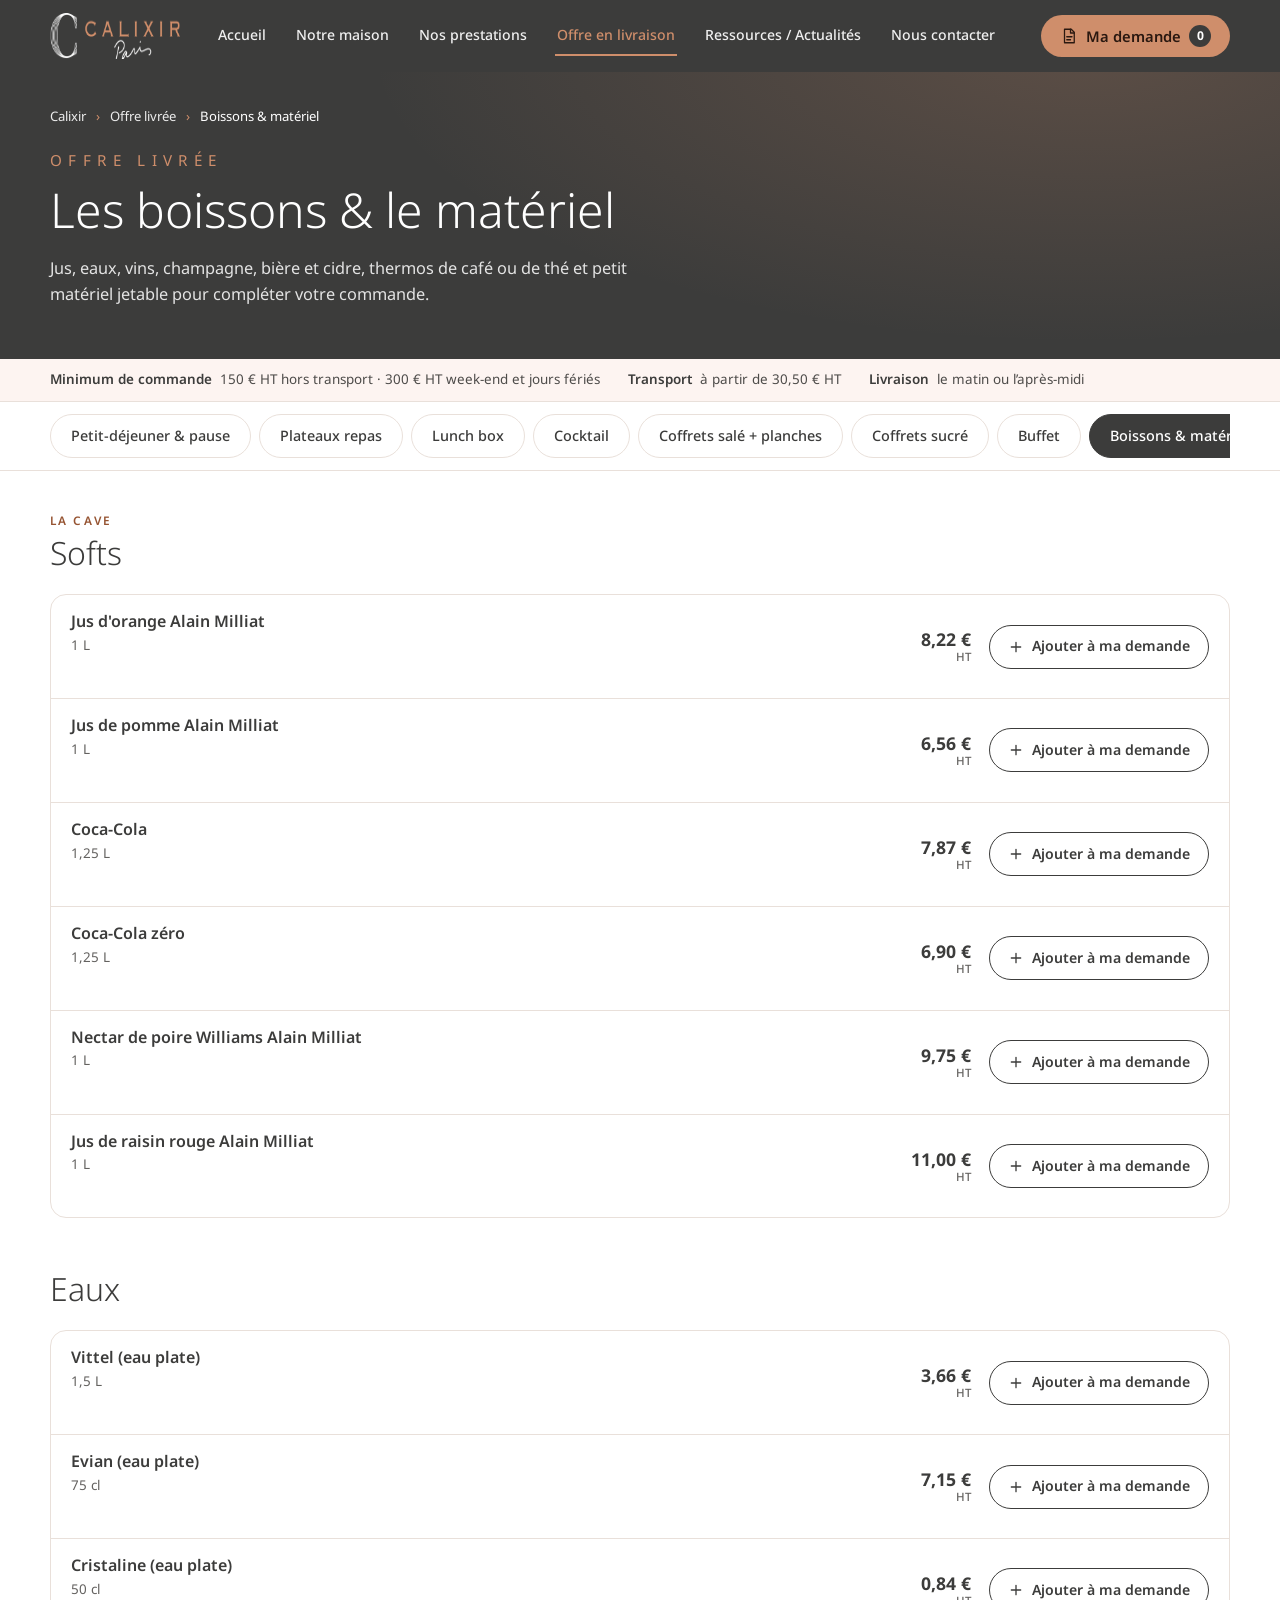
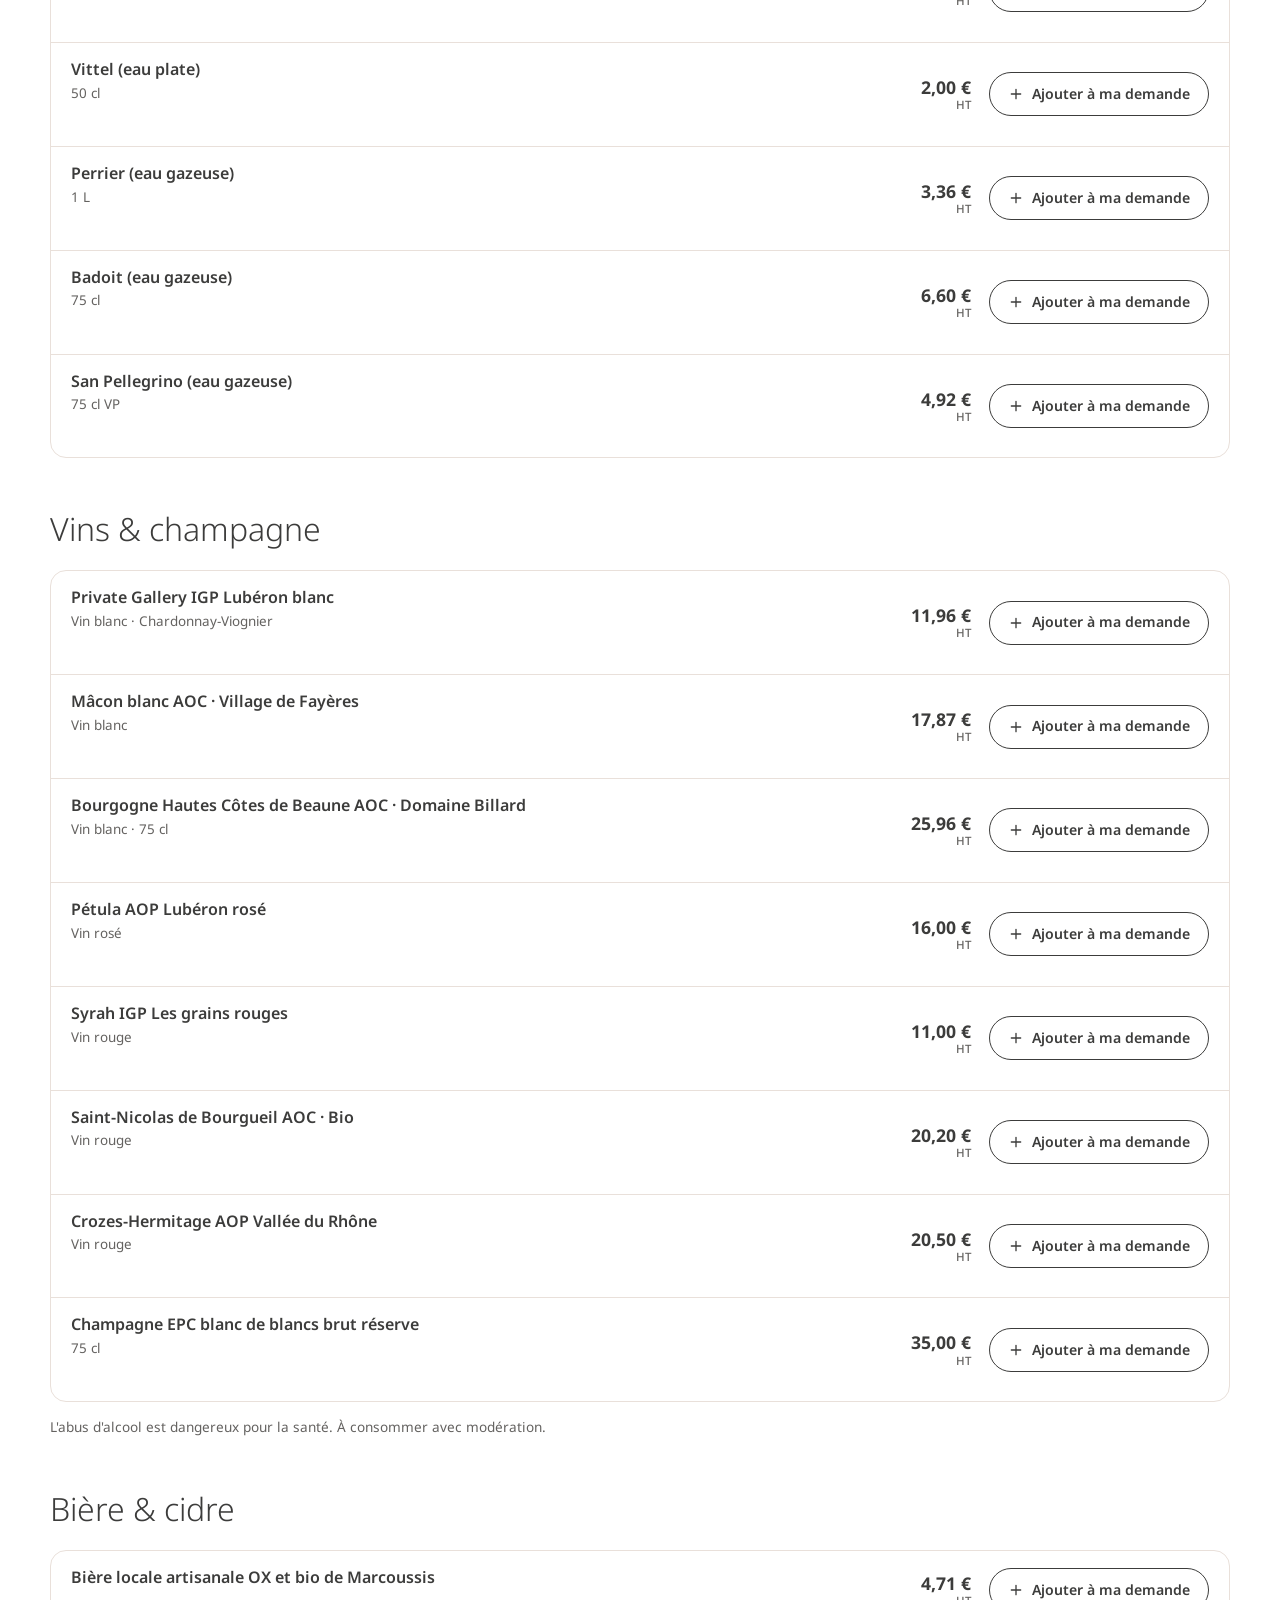
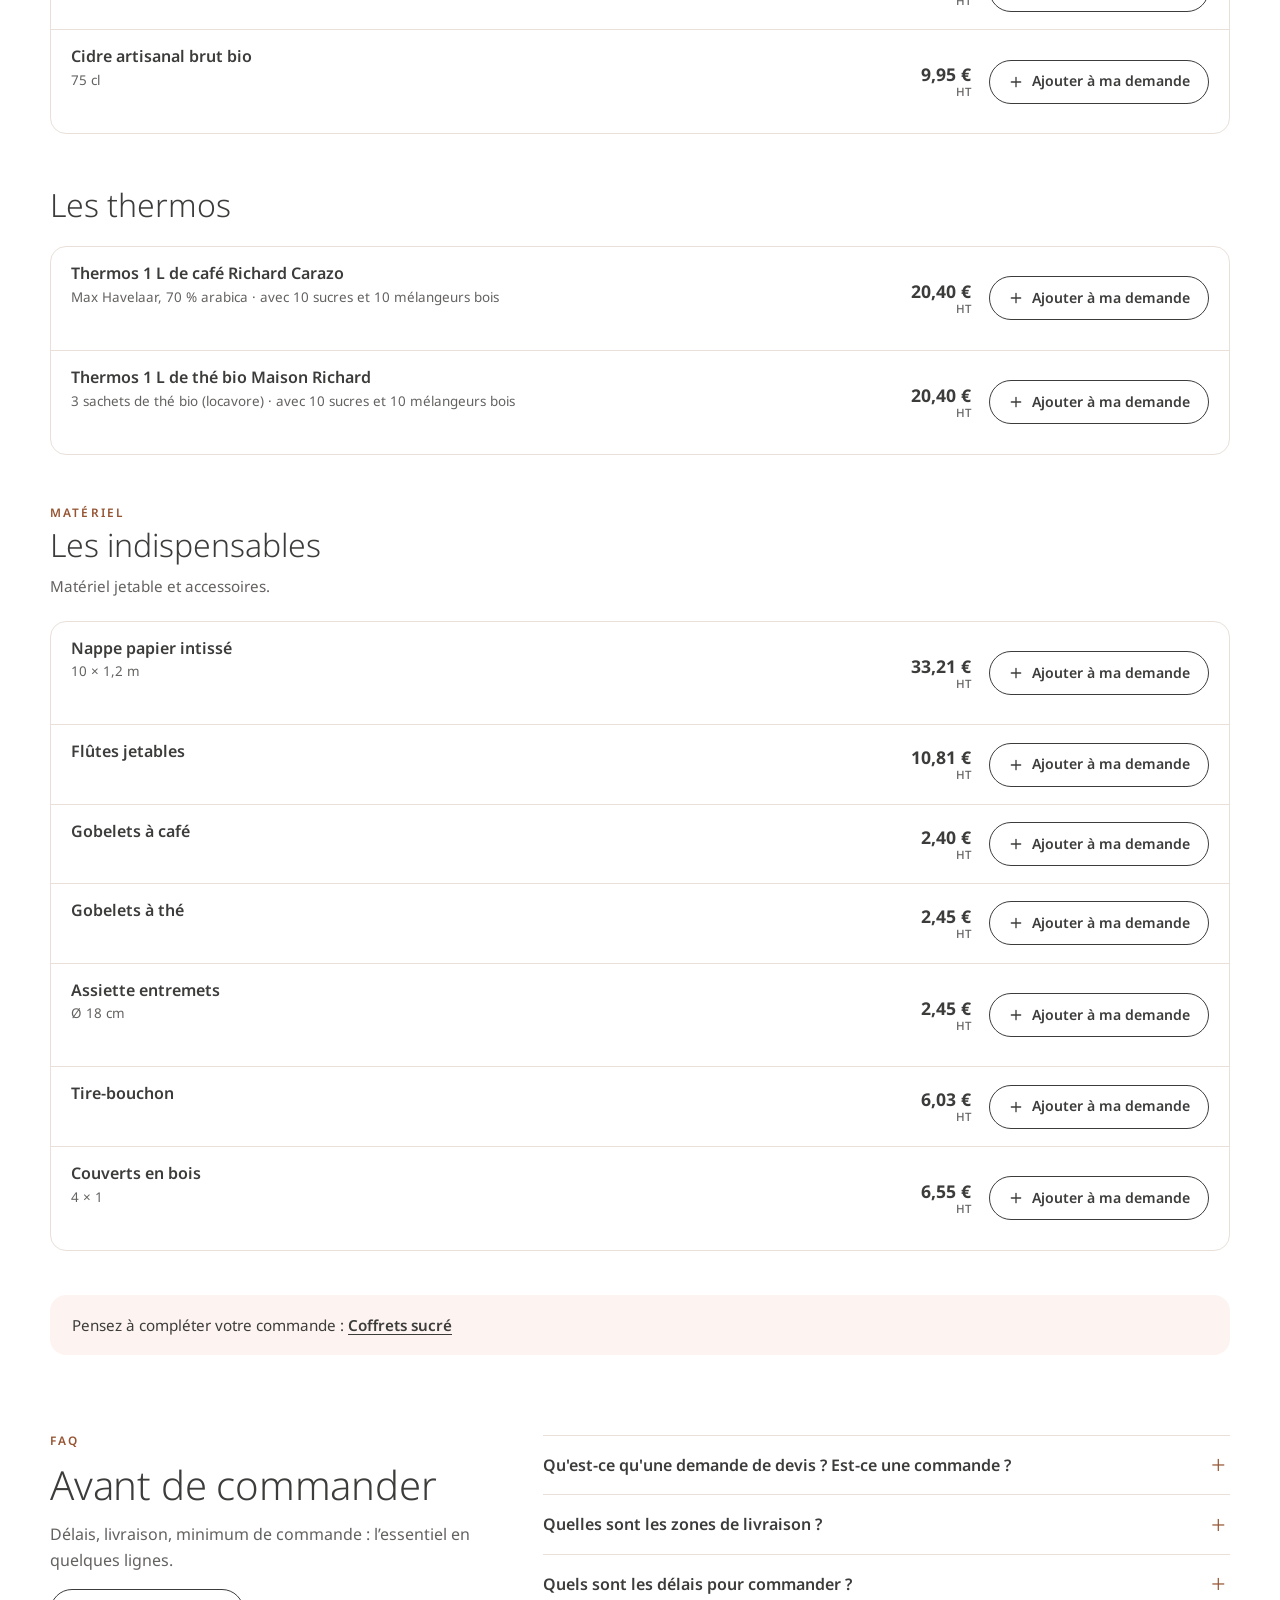
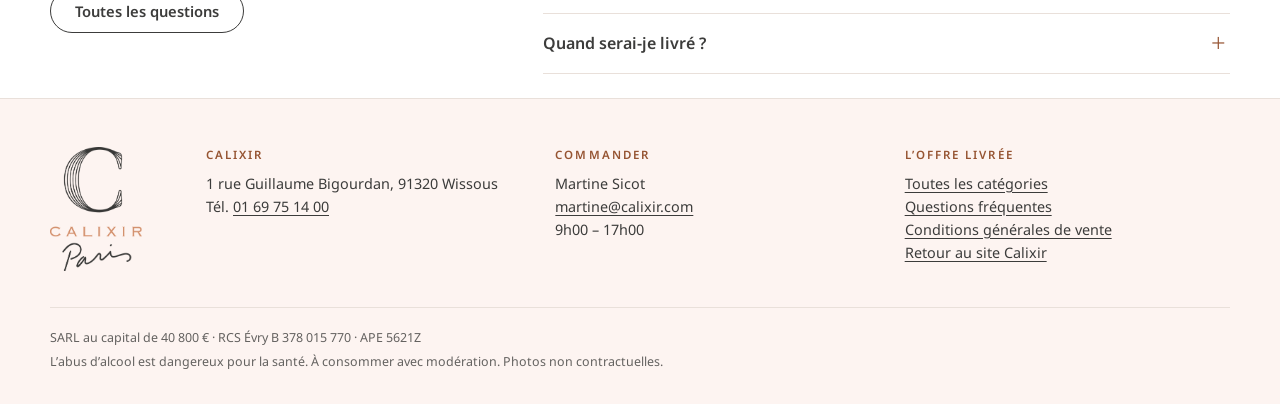
==== commit fc44c330: "Calixir Paris : offre livrée v3, retours Calixir du 20 octobre (version de test) Co-Authored-By: Cla" ====
--- a/boissons-materiel/index.html
+++ b/boissons-materiel/index.html
@@ -3,19 +3,19 @@
 <head>
 <meta charset="utf-8">
 <meta name="viewport" content="width=device-width, initial-scale=1">
-<title>La cave &amp; les indispensables | Offre livrée Calixir</title>
-<meta name="description" content="Boissons et matériel livrés par Calixir : jus Alain Milliat, eaux, vins, champagne, bière locale, nappes, gobelets et flûtes. Demandez votre devis."><link rel="canonical" href="https://www.calixir.com/offre-livree/boissons-materiel/"><meta name="robots" content="noindex, nofollow">
+<title>Les boissons &amp; le matériel | Offre livrée Calixir</title>
+<meta name="description" content="Boissons et matériel livrés par Calixir : jus Alain Milliat, eaux, vins, champagne, bière locale, thermos, nappes et gobelets."><link rel="canonical" href="https://www.calixir.com/offre-livree/boissons-materiel/"><meta name="robots" content="noindex, nofollow">
 <meta name="theme-color" content="#3C3C3B">
 <meta property="og:type" content="website">
 <meta property="og:locale" content="fr_FR">
 <meta property="og:site_name" content="Calixir Paris">
-<meta property="og:title" content="La cave &amp; les indispensables | Offre livrée Calixir">
-<meta property="og:description" content="Boissons et matériel livrés par Calixir : jus Alain Milliat, eaux, vins, champagne, bière locale, nappes, gobelets et flûtes. Demandez votre devis."><meta property="og:url" content="https://www.calixir.com/offre-livree/boissons-materiel/"><link rel="icon" href="../assets/img/brand/logo-c.png" type="image/png">
+<meta property="og:title" content="Les boissons &amp; le matériel | Offre livrée Calixir">
+<meta property="og:description" content="Boissons et matériel livrés par Calixir : jus Alain Milliat, eaux, vins, champagne, bière locale, thermos, nappes et gobelets."><meta property="og:url" content="https://www.calixir.com/offre-livree/boissons-materiel/"><link rel="icon" href="../assets/img/brand/logo-c.png" type="image/png">
 <link rel="apple-touch-icon" href="../assets/img/brand/logo-c.png">
 <link rel="preload" href="../assets/fonts/noto-sans.woff2" as="font" type="font/woff2" crossorigin>
-<link rel="stylesheet" href="../assets/css/style.css?v=202610140936">
+<link rel="stylesheet" href="../assets/css/style.css?v=202610201011">
 <script type="application/ld+json">{"@context":"https://schema.org","@type":"BreadcrumbList","itemListElement":[{"@type":"ListItem","position":1,"name":"Calixir","item":"https://www.calixir.com/"},{"@type":"ListItem","position":2,"name":"Offre livrée","item":"https://www.calixir.com/offre-livree/"},{"@type":"ListItem","position":3,"name":"Boissons & matériel","item":"https://www.calixir.com/offre-livree/boissons-materiel/"}]}</script>
-<script type="application/ld+json">{"@context":"https://schema.org","@type":"ItemList","name":"La cave & les indispensables","itemListElement":[{"@type":"ListItem","position":1,"item":{"@type":"Product","name":"Jus d'orange Alain Milliat","offers":{"@type":"Offer","priceCurrency":"EUR","url":"https://www.calixir.com/offre-livree/boissons-materiel/#p-soft-orange","availability":"https://schema.org/InStock","price":"8.22","priceSpecification":{"@type":"PriceSpecification","price":"8.22","priceCurrency":"EUR","valueAddedTaxIncluded":false}},"description":"1 L"}},{"@type":"ListItem","position":2,"item":{"@type":"Product","name":"Jus de pomme Alain Milliat","offers":{"@type":"Offer","priceCurrency":"EUR","url":"https://www.calixir.com/offre-livree/boissons-materiel/#p-soft-pomme","availability":"https://schema.org/InStock","price":"6.56","priceSpecification":{"@type":"PriceSpecification","price":"6.56","priceCurrency":"EUR","valueAddedTaxIncluded":false}},"description":"1 L"}},{"@type":"ListItem","position":3,"item":{"@type":"Product","name":"Coca-Cola","offers":{"@type":"Offer","priceCurrency":"EUR","url":"https://www.calixir.com/offre-livree/boissons-materiel/#p-soft-coca","availability":"https://schema.org/InStock","price":"7.87","priceSpecification":{"@type":"PriceSpecification","price":"7.87","priceCurrency":"EUR","valueAddedTaxIncluded":false}},"description":"1,25 L"}},{"@type":"ListItem","position":4,"item":{"@type":"Product","name":"Coca-Cola zéro","offers":{"@type":"Offer","priceCurrency":"EUR","url":"https://www.calixir.com/offre-livree/boissons-materiel/#p-soft-coca-zero","availability":"https://schema.org/InStock","price":"6.90","priceSpecification":{"@type":"PriceSpecification","price":"6.90","priceCurrency":"EUR","valueAddedTaxIncluded":false}},"description":"1,25 L"}},{"@type":"ListItem","position":5,"item":{"@type":"Product","name":"Nectar de poire Williams Alain Milliat","offers":{"@type":"Offer","priceCurrency":"EUR","url":"https://www.calixir.com/offre-livree/boissons-materiel/#p-soft-poire","availability":"https://schema.org/InStock","price":"9.75","priceSpecification":{"@type":"PriceSpecification","price":"9.75","priceCurrency":"EUR","valueAddedTaxIncluded":false}},"description":"1 L"}},{"@type":"ListItem","position":6,"item":{"@type":"Product","name":"Jus de raisin rouge Alain Milliat","offers":{"@type":"Offer","priceCurrency":"EUR","url":"https://www.calixir.com/offre-livree/boissons-materiel/#p-soft-raisin","availability":"https://schema.org/InStock","price":"11.00","priceSpecification":{"@type":"PriceSpecification","price":"11.00","priceCurrency":"EUR","valueAddedTaxIncluded":false}},"description":"1 L"}},{"@type":"ListItem","position":7,"item":{"@type":"Product","name":"Vittel (eau plate)","offers":{"@type":"Offer","priceCurrency":"EUR","url":"https://www.calixir.com/offre-livree/boissons-materiel/#p-eau-vittel","availability":"https://schema.org/InStock","price":"3.66","priceSpecification":{"@type":"PriceSpecification","price":"3.66","priceCurrency":"EUR","valueAddedTaxIncluded":false}},"description":"1,5 L"}},{"@type":"ListItem","position":8,"item":{"@type":"Product","name":"Evian (eau plate)","offers":{"@type":"Offer","priceCurrency":"EUR","url":"https://www.calixir.com/offre-livree/boissons-materiel/#p-eau-evian","availability":"https://schema.org/InStock","price":"7.15","priceSpecification":{"@type":"PriceSpecification","price":"7.15","priceCurrency":"EUR","valueAddedTaxIncluded":false}},"description":"75 cl"}},{"@type":"ListItem","position":9,"item":{"@type":"Product","name":"Cristaline (eau plate)","offers":{"@type":"Offer","priceCurrency":"EUR","url":"https://www.calixir.com/offre-livree/boissons-materiel/#p-eau-cristaline","availability":"https://schema.org/InStock","price":"0.84","priceSpecification":{"@type":"PriceSpecification","price":"0.84","priceCurrency":"EUR","valueAddedTaxIncluded":false}},"description":"50 cl"}},{"@type":"ListItem","position":10,"item":{"@type":"Product","name":"Perrier (eau gazeuse)","offers":{"@type":"Offer","priceCurrency":"EUR","url":"https://www.calixir.com/offre-livree/boissons-materiel/#p-eau-perrier","availability":"https://schema.org/InStock","price":"3.36","priceSpecification":{"@type":"PriceSpecification","price":"3.36","priceCurrency":"EUR","valueAddedTaxIncluded":false}},"description":"1 L"}},{"@type":"ListItem","position":11,"item":{"@type":"Product","name":"Badoit (eau gazeuse)","offers":{"@type":"Offer","priceCurrency":"EUR","url":"https://www.calixir.com/offre-livree/boissons-materiel/#p-eau-badoit","availability":"https://schema.org/InStock","price":"6.60","priceSpecification":{"@type":"PriceSpecification","price":"6.60","priceCurrency":"EUR","valueAddedTaxIncluded":false}},"description":"75 cl"}},{"@type":"ListItem","position":12,"item":{"@type":"Product","name":"San Pellegrino (eau gazeuse)","offers":{"@type":"Offer","priceCurrency":"EUR","url":"https://www.calixir.com/offre-livree/boissons-materiel/#p-eau-pellegrino","availability":"https://schema.org/InStock","price":"4.92","priceSpecification":{"@type":"PriceSpecification","price":"4.92","priceCurrency":"EUR","valueAddedTaxIncluded":false}},"description":"1 L"}},{"@type":"ListItem","position":13,"item":{"@type":"Product","name":"Private Gallery IGP Lubéron blanc","offers":{"@type":"Offer","priceCurrency":"EUR","url":"https://www.calixir.com/offre-livree/boissons-materiel/#p-vin-luberon-blanc","availability":"https://schema.org/InStock","price":"11.96","priceSpecification":{"@type":"PriceSpecification","price":"11.96","priceCurrency":"EUR","valueAddedTaxIncluded":false}},"description":"Vin blanc · Chardonnay-Viognier"}},{"@type":"ListItem","position":14,"item":{"@type":"Product","name":"Mâcon blanc AOC · Village de Fayères","offers":{"@type":"Offer","priceCurrency":"EUR","url":"https://www.calixir.com/offre-livree/boissons-materiel/#p-vin-macon","availability":"https://schema.org/InStock","price":"17.87","priceSpecification":{"@type":"PriceSpecification","price":"17.87","priceCurrency":"EUR","valueAddedTaxIncluded":false}},"description":"Vin blanc"}},{"@type":"ListItem","position":15,"item":{"@type":"Product","name":"Pétula AOP Lubéron rosé","offers":{"@type":"Offer","priceCurrency":"EUR","url":"https://www.calixir.com/offre-livree/boissons-materiel/#p-vin-petula","availability":"https://schema.org/InStock","price":"16.00","priceSpecification":{"@type":"PriceSpecification","price":"16.00","priceCurrency":"EUR","valueAddedTaxIncluded":false}},"description":"Vin rosé"}},{"@type":"ListItem","position":16,"item":{"@type":"Product","name":"Syrah IGP Les grains rouges","offers":{"@type":"Offer","priceCurrency":"EUR","url":"https://www.calixir.com/offre-livree/boissons-materiel/#p-vin-syrah","availability":"https://schema.org/InStock","price":"11.00","priceSpecification":{"@type":"PriceSpecification","price":"11.00","priceCurrency":"EUR","valueAddedTaxIncluded":false}},"description":"Vin rouge"}},{"@type":"ListItem","position":17,"item":{"@type":"Product","name":"Saint-Nicolas de Bourgueil AOC · Bio","offers":{"@type":"Offer","priceCurrency":"EUR","url":"https://www.calixir.com/offre-livree/boissons-materiel/#p-vin-bourgueil","availability":"https://schema.org/InStock","price":"20.20","priceSpecification":{"@type":"PriceSpecification","price":"20.20","priceCurrency":"EUR","valueAddedTaxIncluded":false}},"description":"Vin rouge"}},{"@type":"ListItem","position":18,"item":{"@type":"Product","name":"Crozes-Hermitage AOP Vallée du Rhône","offers":{"@type":"Offer","priceCurrency":"EUR","url":"https://www.calixir.com/offre-livree/boissons-materiel/#p-vin-crozes","availability":"https://schema.org/InStock","price":"20.50","priceSpecification":{"@type":"PriceSpecification","price":"20.50","priceCurrency":"EUR","valueAddedTaxIncluded":false}},"description":"Vin rouge"}},{"@type":"ListItem","position":19,"item":{"@type":"Product","name":"Champagne EPC blanc de blancs brut réserve","offers":{"@type":"Offer","priceCurrency":"EUR","url":"https://www.calixir.com/offre-livree/boissons-materiel/#p-champagne-epc","availability":"https://schema.org/InStock","price":"35.00","priceSpecification":{"@type":"PriceSpecification","price":"35.00","priceCurrency":"EUR","valueAddedTaxIncluded":false}},"description":"75 cl"}},{"@type":"ListItem","position":20,"item":{"@type":"Product","name":"Bière locale artisanale OX et bio de Marcoussis","offers":{"@type":"Offer","priceCurrency":"EUR","url":"https://www.calixir.com/offre-livree/boissons-materiel/#p-biere-ox","availability":"https://schema.org/InStock","price":"4.71","priceSpecification":{"@type":"PriceSpecification","price":"4.71","priceCurrency":"EUR","valueAddedTaxIncluded":false}}}},{"@type":"ListItem","position":21,"item":{"@type":"Product","name":"Cidre artisanal brut bio","offers":{"@type":"Offer","priceCurrency":"EUR","url":"https://www.calixir.com/offre-livree/boissons-materiel/#p-cidre-brut","availability":"https://schema.org/InStock","price":"9.95","priceSpecification":{"@type":"PriceSpecification","price":"9.95","priceCurrency":"EUR","valueAddedTaxIncluded":false}},"description":"75 cl"}},{"@type":"ListItem","position":22,"item":{"@type":"Product","name":"Nappe papier intissé","offers":{"@type":"Offer","priceCurrency":"EUR","url":"https://www.calixir.com/offre-livree/boissons-materiel/#p-ind-nappe","availability":"https://schema.org/InStock","price":"33.21","priceSpecification":{"@type":"PriceSpecification","price":"33.21","priceCurrency":"EUR","valueAddedTaxIncluded":false}},"description":"10 × 1,2 m"}},{"@type":"ListItem","position":23,"item":{"@type":"Product","name":"Flûtes jetables","offers":{"@type":"Offer","priceCurrency":"EUR","url":"https://www.calixir.com/offre-livree/boissons-materiel/#p-ind-flutes","availability":"https://schema.org/InStock","price":"10.81","priceSpecification":{"@type":"PriceSpecification","price":"10.81","priceCurrency":"EUR","valueAddedTaxIncluded":false}}}},{"@type":"ListItem","position":24,"item":{"@type":"Product","name":"Gobelets à café 10 cl jetables","offers":{"@type":"Offer","priceCurrency":"EUR","url":"https://www.calixir.com/offre-livree/boissons-materiel/#p-ind-gobelet-cafe","availability":"https://schema.org/InStock","price":"2.40","priceSpecification":{"@type":"PriceSpecification","price":"2.40","priceCurrency":"EUR","valueAddedTaxIncluded":false}},"description":"Lot de 10"}},{"@type":"ListItem","position":25,"item":{"@type":"Product","name":"Gobelets à thé 20 cl jetables","offers":{"@type":"Offer","priceCurrency":"EUR","url":"https://www.calixir.com/offre-livree/boissons-materiel/#p-ind-gobelet-the","availability":"https://schema.org/InStock","price":"2.45","priceSpecification":{"@type":"PriceSpecification","price":"2.45","priceCurrency":"EUR","valueAddedTaxIncluded":false}},"description":"Lot de 10"}},{"@type":"ListItem","position":26,"item":{"@type":"Product","name":"Assiette entremets","offers":{"@type":"Offer","priceCurrency":"EUR","url":"https://www.calixir.com/offre-livree/boissons-materiel/#p-ind-assiette","availability":"https://schema.org/InStock","price":"2.45","priceSpecification":{"@type":"PriceSpecification","price":"2.45","priceCurrency":"EUR","valueAddedTaxIncluded":false}},"description":"Ø 18 cm"}},{"@type":"ListItem","position":27,"item":{"@type":"Product","name":"Tire-bouchon","offers":{"@type":"Offer","priceCurrency":"EUR","url":"https://www.calixir.com/offre-livree/boissons-materiel/#p-ind-tirebouchon","availability":"https://schema.org/InStock","price":"6.03","priceSpecification":{"@type":"PriceSpecification","price":"6.03","priceCurrency":"EUR","valueAddedTaxIncluded":false}}}},{"@type":"ListItem","position":28,"item":{"@type":"Product","name":"Couverts en bois","offers":{"@type":"Offer","priceCurrency":"EUR","url":"https://www.calixir.com/offre-livree/boissons-materiel/#p-ind-couverts","availability":"https://schema.org/InStock"},"description":"Prix sur devis"}}]}</script>
+<script type="application/ld+json">{"@context":"https://schema.org","@type":"ItemList","name":"Les boissons & le matériel","itemListElement":[{"@type":"ListItem","position":1,"item":{"@type":"Product","name":"Jus d'orange Alain Milliat","offers":{"@type":"Offer","priceCurrency":"EUR","url":"https://www.calixir.com/offre-livree/boissons-materiel/#p-softs-soft-orange","availability":"https://schema.org/InStock","price":"8.22","priceSpecification":{"@type":"PriceSpecification","price":"8.22","priceCurrency":"EUR","valueAddedTaxIncluded":false}},"description":"1 L"}},{"@type":"ListItem","position":2,"item":{"@type":"Product","name":"Jus de pomme Alain Milliat","offers":{"@type":"Offer","priceCurrency":"EUR","url":"https://www.calixir.com/offre-livree/boissons-materiel/#p-softs-soft-pomme","availability":"https://schema.org/InStock","price":"6.56","priceSpecification":{"@type":"PriceSpecification","price":"6.56","priceCurrency":"EUR","valueAddedTaxIncluded":false}},"description":"1 L"}},{"@type":"ListItem","position":3,"item":{"@type":"Product","name":"Coca-Cola","offers":{"@type":"Offer","priceCurrency":"EUR","url":"https://www.calixir.com/offre-livree/boissons-materiel/#p-softs-soft-coca","availability":"https://schema.org/InStock","price":"7.87","priceSpecification":{"@type":"PriceSpecification","price":"7.87","priceCurrency":"EUR","valueAddedTaxIncluded":false}},"description":"1,25 L"}},{"@type":"ListItem","position":4,"item":{"@type":"Product","name":"Coca-Cola zéro","offers":{"@type":"Offer","priceCurrency":"EUR","url":"https://www.calixir.com/offre-livree/boissons-materiel/#p-softs-soft-coca-zero","availability":"https://schema.org/InStock","price":"6.90","priceSpecification":{"@type":"PriceSpecification","price":"6.90","priceCurrency":"EUR","valueAddedTaxIncluded":false}},"description":"1,25 L"}},{"@type":"ListItem","position":5,"item":{"@type":"Product","name":"Nectar de poire Williams Alain Milliat","offers":{"@type":"Offer","priceCurrency":"EUR","url":"https://www.calixir.com/offre-livree/boissons-materiel/#p-softs-soft-poire","availability":"https://schema.org/InStock","price":"9.75","priceSpecification":{"@type":"PriceSpecification","price":"9.75","priceCurrency":"EUR","valueAddedTaxIncluded":false}},"description":"1 L"}},{"@type":"ListItem","position":6,"item":{"@type":"Product","name":"Jus de raisin rouge Alain Milliat","offers":{"@type":"Offer","priceCurrency":"EUR","url":"https://www.calixir.com/offre-livree/boissons-materiel/#p-softs-soft-raisin","availability":"https://schema.org/InStock","price":"11.00","priceSpecification":{"@type":"PriceSpecification","price":"11.00","priceCurrency":"EUR","valueAddedTaxIncluded":false}},"description":"1 L"}},{"@type":"ListItem","position":7,"item":{"@type":"Product","name":"Vittel (eau plate)","offers":{"@type":"Offer","priceCurrency":"EUR","url":"https://www.calixir.com/offre-livree/boissons-materiel/#p-eaux-eau-vittel","availability":"https://schema.org/InStock","price":"3.66","priceSpecification":{"@type":"PriceSpecification","price":"3.66","priceCurrency":"EUR","valueAddedTaxIncluded":false}},"description":"1,5 L"}},{"@type":"ListItem","position":8,"item":{"@type":"Product","name":"Evian (eau plate)","offers":{"@type":"Offer","priceCurrency":"EUR","url":"https://www.calixir.com/offre-livree/boissons-materiel/#p-eaux-eau-evian","availability":"https://schema.org/InStock","price":"7.15","priceSpecification":{"@type":"PriceSpecification","price":"7.15","priceCurrency":"EUR","valueAddedTaxIncluded":false}},"description":"75 cl"}},{"@type":"ListItem","position":9,"item":{"@type":"Product","name":"Cristaline (eau plate)","offers":{"@type":"Offer","priceCurrency":"EUR","url":"https://www.calixir.com/offre-livree/boissons-materiel/#p-eaux-eau-cristaline","availability":"https://schema.org/InStock","price":"0.84","priceSpecification":{"@type":"PriceSpecification","price":"0.84","priceCurrency":"EUR","valueAddedTaxIncluded":false}},"description":"50 cl"}},{"@type":"ListItem","position":10,"item":{"@type":"Product","name":"Vittel (eau plate)","offers":{"@type":"Offer","priceCurrency":"EUR","url":"https://www.calixir.com/offre-livree/boissons-materiel/#p-eaux-eau-vittel-50","availability":"https://schema.org/InStock","price":"2.00","priceSpecification":{"@type":"PriceSpecification","price":"2.00","priceCurrency":"EUR","valueAddedTaxIncluded":false}},"description":"50 cl"}},{"@type":"ListItem","position":11,"item":{"@type":"Product","name":"Perrier (eau gazeuse)","offers":{"@type":"Offer","priceCurrency":"EUR","url":"https://www.calixir.com/offre-livree/boissons-materiel/#p-eaux-eau-perrier","availability":"https://schema.org/InStock","price":"3.36","priceSpecification":{"@type":"PriceSpecification","price":"3.36","priceCurrency":"EUR","valueAddedTaxIncluded":false}},"description":"1 L"}},{"@type":"ListItem","position":12,"item":{"@type":"Product","name":"Badoit (eau gazeuse)","offers":{"@type":"Offer","priceCurrency":"EUR","url":"https://www.calixir.com/offre-livree/boissons-materiel/#p-eaux-eau-badoit","availability":"https://schema.org/InStock","price":"6.60","priceSpecification":{"@type":"PriceSpecification","price":"6.60","priceCurrency":"EUR","valueAddedTaxIncluded":false}},"description":"75 cl"}},{"@type":"ListItem","position":13,"item":{"@type":"Product","name":"San Pellegrino (eau gazeuse)","offers":{"@type":"Offer","priceCurrency":"EUR","url":"https://www.calixir.com/offre-livree/boissons-materiel/#p-eaux-eau-pellegrino","availability":"https://schema.org/InStock","price":"4.92","priceSpecification":{"@type":"PriceSpecification","price":"4.92","priceCurrency":"EUR","valueAddedTaxIncluded":false}},"description":"75 cl VP"}},{"@type":"ListItem","position":14,"item":{"@type":"Product","name":"Private Gallery IGP Lubéron blanc","offers":{"@type":"Offer","priceCurrency":"EUR","url":"https://www.calixir.com/offre-livree/boissons-materiel/#p-vins-vin-luberon-blanc","availability":"https://schema.org/InStock","price":"11.96","priceSpecification":{"@type":"PriceSpecification","price":"11.96","priceCurrency":"EUR","valueAddedTaxIncluded":false}},"description":"Vin blanc · Chardonnay-Viognier"}},{"@type":"ListItem","position":15,"item":{"@type":"Product","name":"Mâcon blanc AOC · Village de Fayères","offers":{"@type":"Offer","priceCurrency":"EUR","url":"https://www.calixir.com/offre-livree/boissons-materiel/#p-vins-vin-macon","availability":"https://schema.org/InStock","price":"17.87","priceSpecification":{"@type":"PriceSpecification","price":"17.87","priceCurrency":"EUR","valueAddedTaxIncluded":false}},"description":"Vin blanc"}},{"@type":"ListItem","position":16,"item":{"@type":"Product","name":"Bourgogne Hautes Côtes de Beaune AOC · Domaine Billard","offers":{"@type":"Offer","priceCurrency":"EUR","url":"https://www.calixir.com/offre-livree/boissons-materiel/#p-vins-vin-bourgogne-blanc","availability":"https://schema.org/InStock","price":"25.96","priceSpecification":{"@type":"PriceSpecification","price":"25.96","priceCurrency":"EUR","valueAddedTaxIncluded":false}},"description":"Vin blanc · 75 cl"}},{"@type":"ListItem","position":17,"item":{"@type":"Product","name":"Pétula AOP Lubéron rosé","offers":{"@type":"Offer","priceCurrency":"EUR","url":"https://www.calixir.com/offre-livree/boissons-materiel/#p-vins-vin-petula","availability":"https://schema.org/InStock","price":"16.00","priceSpecification":{"@type":"PriceSpecification","price":"16.00","priceCurrency":"EUR","valueAddedTaxIncluded":false}},"description":"Vin rosé"}},{"@type":"ListItem","position":18,"item":{"@type":"Product","name":"Syrah IGP Les grains rouges","offers":{"@type":"Offer","priceCurrency":"EUR","url":"https://www.calixir.com/offre-livree/boissons-materiel/#p-vins-vin-syrah","availability":"https://schema.org/InStock","price":"11.00","priceSpecification":{"@type":"PriceSpecification","price":"11.00","priceCurrency":"EUR","valueAddedTaxIncluded":false}},"description":"Vin rouge"}},{"@type":"ListItem","position":19,"item":{"@type":"Product","name":"Saint-Nicolas de Bourgueil AOC · Bio","offers":{"@type":"Offer","priceCurrency":"EUR","url":"https://www.calixir.com/offre-livree/boissons-materiel/#p-vins-vin-bourgueil","availability":"https://schema.org/InStock","price":"20.20","priceSpecification":{"@type":"PriceSpecification","price":"20.20","priceCurrency":"EUR","valueAddedTaxIncluded":false}},"description":"Vin rouge"}},{"@type":"ListItem","position":20,"item":{"@type":"Product","name":"Crozes-Hermitage AOP Vallée du Rhône","offers":{"@type":"Offer","priceCurrency":"EUR","url":"https://www.calixir.com/offre-livree/boissons-materiel/#p-vins-vin-crozes","availability":"https://schema.org/InStock","price":"20.50","priceSpecification":{"@type":"PriceSpecification","price":"20.50","priceCurrency":"EUR","valueAddedTaxIncluded":false}},"description":"Vin rouge"}},{"@type":"ListItem","position":21,"item":{"@type":"Product","name":"Champagne EPC blanc de blancs brut réserve","offers":{"@type":"Offer","priceCurrency":"EUR","url":"https://www.calixir.com/offre-livree/boissons-materiel/#p-vins-champagne-epc","availability":"https://schema.org/InStock","price":"35.00","priceSpecification":{"@type":"PriceSpecification","price":"35.00","priceCurrency":"EUR","valueAddedTaxIncluded":false}},"description":"75 cl"}},{"@type":"ListItem","position":22,"item":{"@type":"Product","name":"Bière locale artisanale OX et bio de Marcoussis","offers":{"@type":"Offer","priceCurrency":"EUR","url":"https://www.calixir.com/offre-livree/boissons-materiel/#p-autres-biere-ox","availability":"https://schema.org/InStock","price":"4.71","priceSpecification":{"@type":"PriceSpecification","price":"4.71","priceCurrency":"EUR","valueAddedTaxIncluded":false}}}},{"@type":"ListItem","position":23,"item":{"@type":"Product","name":"Cidre artisanal brut bio","offers":{"@type":"Offer","priceCurrency":"EUR","url":"https://www.calixir.com/offre-livree/boissons-materiel/#p-autres-cidre-brut","availability":"https://schema.org/InStock","price":"9.95","priceSpecification":{"@type":"PriceSpecification","price":"9.95","priceCurrency":"EUR","valueAddedTaxIncluded":false}},"description":"75 cl"}},{"@type":"ListItem","position":24,"item":{"@type":"Product","name":"Thermos 1 L de café Richard Carazo","offers":{"@type":"Offer","priceCurrency":"EUR","url":"https://www.calixir.com/offre-livree/boissons-materiel/#p-thermos-thermos-cafe","availability":"https://schema.org/InStock","price":"20.40","priceSpecification":{"@type":"PriceSpecification","price":"20.40","priceCurrency":"EUR","valueAddedTaxIncluded":false}},"description":"Max Havelaar, 70 % arabica · avec 10 sucres et 10 mélangeurs bois"}},{"@type":"ListItem","position":25,"item":{"@type":"Product","name":"Thermos 1 L de thé bio Maison Richard","offers":{"@type":"Offer","priceCurrency":"EUR","url":"https://www.calixir.com/offre-livree/boissons-materiel/#p-thermos-thermos-the","availability":"https://schema.org/InStock","price":"20.40","priceSpecification":{"@type":"PriceSpecification","price":"20.40","priceCurrency":"EUR","valueAddedTaxIncluded":false}},"description":"3 sachets de thé bio (locavore) · avec 10 sucres et 10 mélangeurs bois"}},{"@type":"ListItem","position":26,"item":{"@type":"Product","name":"Nappe papier intissé","offers":{"@type":"Offer","priceCurrency":"EUR","url":"https://www.calixir.com/offre-livree/boissons-materiel/#p-indispensables-ind-nappe","availability":"https://schema.org/InStock","price":"33.21","priceSpecification":{"@type":"PriceSpecification","price":"33.21","priceCurrency":"EUR","valueAddedTaxIncluded":false}},"description":"10 × 1,2 m"}},{"@type":"ListItem","position":27,"item":{"@type":"Product","name":"Flûtes jetables","offers":{"@type":"Offer","priceCurrency":"EUR","url":"https://www.calixir.com/offre-livree/boissons-materiel/#p-indispensables-ind-flutes","availability":"https://schema.org/InStock","price":"10.81","priceSpecification":{"@type":"PriceSpecification","price":"10.81","priceCurrency":"EUR","valueAddedTaxIncluded":false}}}},{"@type":"ListItem","position":28,"item":{"@type":"Product","name":"Gobelets à café","offers":{"@type":"Offer","priceCurrency":"EUR","url":"https://www.calixir.com/offre-livree/boissons-materiel/#p-indispensables-ind-gobelet-cafe","availability":"https://schema.org/InStock","price":"2.40","priceSpecification":{"@type":"PriceSpecification","price":"2.40","priceCurrency":"EUR","valueAddedTaxIncluded":false}}}},{"@type":"ListItem","position":29,"item":{"@type":"Product","name":"Gobelets à thé","offers":{"@type":"Offer","priceCurrency":"EUR","url":"https://www.calixir.com/offre-livree/boissons-materiel/#p-indispensables-ind-gobelet-the","availability":"https://schema.org/InStock","price":"2.45","priceSpecification":{"@type":"PriceSpecification","price":"2.45","priceCurrency":"EUR","valueAddedTaxIncluded":false}}}},{"@type":"ListItem","position":30,"item":{"@type":"Product","name":"Assiette entremets","offers":{"@type":"Offer","priceCurrency":"EUR","url":"https://www.calixir.com/offre-livree/boissons-materiel/#p-indispensables-ind-assiette","availability":"https://schema.org/InStock","price":"2.45","priceSpecification":{"@type":"PriceSpecification","price":"2.45","priceCurrency":"EUR","valueAddedTaxIncluded":false}},"description":"Ø 18 cm"}},{"@type":"ListItem","position":31,"item":{"@type":"Product","name":"Tire-bouchon","offers":{"@type":"Offer","priceCurrency":"EUR","url":"https://www.calixir.com/offre-livree/boissons-materiel/#p-indispensables-ind-tirebouchon","availability":"https://schema.org/InStock","price":"6.03","priceSpecification":{"@type":"PriceSpecification","price":"6.03","priceCurrency":"EUR","valueAddedTaxIncluded":false}}}},{"@type":"ListItem","position":32,"item":{"@type":"Product","name":"Couverts en bois","offers":{"@type":"Offer","priceCurrency":"EUR","url":"https://www.calixir.com/offre-livree/boissons-materiel/#p-indispensables-ind-couverts","availability":"https://schema.org/InStock","price":"6.55","priceSpecification":{"@type":"PriceSpecification","price":"6.55","priceCurrency":"EUR","valueAddedTaxIncluded":false}},"description":"4 × 1"}}]}</script>
 </head>
 <body data-page="category" data-root="../" data-cat="boissons-materiel">
 <a class="skip" href="#contenu">Aller au contenu</a>
@@ -53,32 +53,39 @@
       </ol>
     </nav>
     <p class="eyebrow eyebrow-light">Offre livrée</p>
-    <h1>La cave &amp; les indispensables</h1>
-<p class="lead">Jus, eaux, vins, champagne, bière et cidre, ainsi que le petit matériel jetable pour compléter votre commande.</p>  </div>
+    <h1>Les boissons &amp; le matériel</h1>
+<p class="lead">Jus, eaux, vins, champagne, bière et cidre, thermos de café ou de thé et petit matériel jetable pour compléter votre commande.</p>  </div>
 </section>
 
+<div class="infobar" role="note">
+  <div class="container infobar-inner">
+<span><strong>Minimum de commande</strong> 150 € HT hors transport · 300 € HT week-end et jours fériés</span><span><strong>Transport</strong> à partir de 30,50 € HT</span>    <span><strong>Livraison</strong> le matin ou l’après-midi</span>
+  </div>
+</div>
 <div class="catnav-bar" id="catNav">
   <div class="container">
     <nav class="catnav" aria-label="Catégories de la carte">
+      <a href="../petit-dejeuner-pause/" data-cat-link="petit-dejeuner-pause">Petit-déjeuner &amp; pause<span class="dot" hidden></span></a>
       <a href="../plateaux-repas/" data-cat-link="plateaux-repas">Plateaux repas<span class="dot" hidden></span></a>
       <a href="../lunch-box/" data-cat-link="lunch-box">Lunch box<span class="dot" hidden></span></a>
-      <a href="../petit-dejeuner-pause/" data-cat-link="petit-dejeuner-pause">Petit-déjeuner &amp; pause<span class="dot" hidden></span></a>
-      <a href="../cocktail-sale/" data-cat-link="cocktail-sale">Cocktail salé<span class="dot" hidden></span></a>
-      <a href="../terroir/" data-cat-link="terroir">Terroir<span class="dot" hidden></span></a>
-      <a href="../fraicheur/" data-cat-link="fraicheur">Fraîcheur<span class="dot" hidden></span></a>
-      <a href="../douceurs/" data-cat-link="douceurs">Douceurs<span class="dot" hidden></span></a>
+      <a href="../cocktail/" data-cat-link="cocktail">Cocktail<span class="dot" hidden></span></a>
+      <a href="../coffrets-sale-planches/" data-cat-link="coffrets-sale-planches">Coffrets salé + planches<span class="dot" hidden></span></a>
+      <a href="../coffrets-sucre/" data-cat-link="coffrets-sucre">Coffrets sucré<span class="dot" hidden></span></a>
+      <a href="../buffet/" data-cat-link="buffet">Buffet<span class="dot" hidden></span></a>
       <a href="./" data-cat-link="boissons-materiel" aria-current="page" class="is-active">Boissons &amp; matériel<span class="dot" hidden></span></a>
     </nav>
   </div>
 </div>
 
 <div class="container catalog">
+
+
   <section class="group" aria-labelledby="g-softs" id="softs">
   <div class="group-head">
 <p class="eyebrow">La cave</p>    <h2 id="g-softs">Softs</h2>
   </div>
   <div class="rows-wrap">
-    <ul class="rows"><li class="row" data-id="soft-orange" id="p-soft-orange">
+    <ul class="rows"><li class="row" data-id="soft-orange" id="p-softs-soft-orange">
   <div class="row-info">
     <h3 class="row-name">Jus d&#39;orange Alain Milliat</h3>
 <p class="row-sub">1 L</p>    
@@ -88,7 +95,7 @@
 <div class="ctrl" data-ctrl="soft-orange"><button type="button" class="add-btn" data-action="add" data-id="soft-orange"><svg viewBox="0 0 24 24" aria-hidden="true"><path d="M12 5v14M5 12h14"/></svg>Ajouter à ma demande</button></div>
 </div>
 </li>
-<li class="row" data-id="soft-pomme" id="p-soft-pomme">
+<li class="row" data-id="soft-pomme" id="p-softs-soft-pomme">
   <div class="row-info">
     <h3 class="row-name">Jus de pomme Alain Milliat</h3>
 <p class="row-sub">1 L</p>    
@@ -98,7 +105,7 @@
 <div class="ctrl" data-ctrl="soft-pomme"><button type="button" class="add-btn" data-action="add" data-id="soft-pomme"><svg viewBox="0 0 24 24" aria-hidden="true"><path d="M12 5v14M5 12h14"/></svg>Ajouter à ma demande</button></div>
 </div>
 </li>
-<li class="row" data-id="soft-coca" id="p-soft-coca">
+<li class="row" data-id="soft-coca" id="p-softs-soft-coca">
   <div class="row-info">
     <h3 class="row-name">Coca-Cola</h3>
 <p class="row-sub">1,25 L</p>    
@@ -108,7 +115,7 @@
 <div class="ctrl" data-ctrl="soft-coca"><button type="button" class="add-btn" data-action="add" data-id="soft-coca"><svg viewBox="0 0 24 24" aria-hidden="true"><path d="M12 5v14M5 12h14"/></svg>Ajouter à ma demande</button></div>
 </div>
 </li>
-<li class="row" data-id="soft-coca-zero" id="p-soft-coca-zero">
+<li class="row" data-id="soft-coca-zero" id="p-softs-soft-coca-zero">
   <div class="row-info">
     <h3 class="row-name">Coca-Cola zéro</h3>
 <p class="row-sub">1,25 L</p>    
@@ -118,7 +125,7 @@
 <div class="ctrl" data-ctrl="soft-coca-zero"><button type="button" class="add-btn" data-action="add" data-id="soft-coca-zero"><svg viewBox="0 0 24 24" aria-hidden="true"><path d="M12 5v14M5 12h14"/></svg>Ajouter à ma demande</button></div>
 </div>
 </li>
-<li class="row" data-id="soft-poire" id="p-soft-poire">
+<li class="row" data-id="soft-poire" id="p-softs-soft-poire">
   <div class="row-info">
     <h3 class="row-name">Nectar de poire Williams Alain Milliat</h3>
 <p class="row-sub">1 L</p>    
@@ -128,7 +135,7 @@
 <div class="ctrl" data-ctrl="soft-poire"><button type="button" class="add-btn" data-action="add" data-id="soft-poire"><svg viewBox="0 0 24 24" aria-hidden="true"><path d="M12 5v14M5 12h14"/></svg>Ajouter à ma demande</button></div>
 </div>
 </li>
-<li class="row" data-id="soft-raisin" id="p-soft-raisin">
+<li class="row" data-id="soft-raisin" id="p-softs-soft-raisin">
   <div class="row-info">
     <h3 class="row-name">Jus de raisin rouge Alain Milliat</h3>
 <p class="row-sub">1 L</p>    
@@ -147,7 +154,7 @@
     <h2 id="g-eaux">Eaux</h2>
   </div>
   <div class="rows-wrap">
-    <ul class="rows"><li class="row" data-id="eau-vittel" id="p-eau-vittel">
+    <ul class="rows"><li class="row" data-id="eau-vittel" id="p-eaux-eau-vittel">
   <div class="row-info">
     <h3 class="row-name">Vittel (eau plate)</h3>
 <p class="row-sub">1,5 L</p>    
@@ -157,7 +164,7 @@
 <div class="ctrl" data-ctrl="eau-vittel"><button type="button" class="add-btn" data-action="add" data-id="eau-vittel"><svg viewBox="0 0 24 24" aria-hidden="true"><path d="M12 5v14M5 12h14"/></svg>Ajouter à ma demande</button></div>
 </div>
 </li>
-<li class="row" data-id="eau-evian" id="p-eau-evian">
+<li class="row" data-id="eau-evian" id="p-eaux-eau-evian">
   <div class="row-info">
     <h3 class="row-name">Evian (eau plate)</h3>
 <p class="row-sub">75 cl</p>    
@@ -167,7 +174,7 @@
 <div class="ctrl" data-ctrl="eau-evian"><button type="button" class="add-btn" data-action="add" data-id="eau-evian"><svg viewBox="0 0 24 24" aria-hidden="true"><path d="M12 5v14M5 12h14"/></svg>Ajouter à ma demande</button></div>
 </div>
 </li>
-<li class="row" data-id="eau-cristaline" id="p-eau-cristaline">
+<li class="row" data-id="eau-cristaline" id="p-eaux-eau-cristaline">
   <div class="row-info">
     <h3 class="row-name">Cristaline (eau plate)</h3>
 <p class="row-sub">50 cl</p>    
@@ -177,7 +184,17 @@
 <div class="ctrl" data-ctrl="eau-cristaline"><button type="button" class="add-btn" data-action="add" data-id="eau-cristaline"><svg viewBox="0 0 24 24" aria-hidden="true"><path d="M12 5v14M5 12h14"/></svg>Ajouter à ma demande</button></div>
 </div>
 </li>
-<li class="row" data-id="eau-perrier" id="p-eau-perrier">
+<li class="row" data-id="eau-vittel-50" id="p-eaux-eau-vittel-50">
+  <div class="row-info">
+    <h3 class="row-name">Vittel (eau plate)</h3>
+<p class="row-sub">50 cl</p>    
+    <span class="in-cart-inline" hidden></span>
+  </div>
+  <div class="row-act"><span class="price"><b>2,00 €</b><small>HT</small></span>
+<div class="ctrl" data-ctrl="eau-vittel-50"><button type="button" class="add-btn" data-action="add" data-id="eau-vittel-50"><svg viewBox="0 0 24 24" aria-hidden="true"><path d="M12 5v14M5 12h14"/></svg>Ajouter à ma demande</button></div>
+</div>
+</li>
+<li class="row" data-id="eau-perrier" id="p-eaux-eau-perrier">
   <div class="row-info">
     <h3 class="row-name">Perrier (eau gazeuse)</h3>
 <p class="row-sub">1 L</p>    
@@ -187,7 +204,7 @@
 <div class="ctrl" data-ctrl="eau-perrier"><button type="button" class="add-btn" data-action="add" data-id="eau-perrier"><svg viewBox="0 0 24 24" aria-hidden="true"><path d="M12 5v14M5 12h14"/></svg>Ajouter à ma demande</button></div>
 </div>
 </li>
-<li class="row" data-id="eau-badoit" id="p-eau-badoit">
+<li class="row" data-id="eau-badoit" id="p-eaux-eau-badoit">
   <div class="row-info">
     <h3 class="row-name">Badoit (eau gazeuse)</h3>
 <p class="row-sub">75 cl</p>    
@@ -197,10 +214,10 @@
 <div class="ctrl" data-ctrl="eau-badoit"><button type="button" class="add-btn" data-action="add" data-id="eau-badoit"><svg viewBox="0 0 24 24" aria-hidden="true"><path d="M12 5v14M5 12h14"/></svg>Ajouter à ma demande</button></div>
 </div>
 </li>
-<li class="row" data-id="eau-pellegrino" id="p-eau-pellegrino">
+<li class="row" data-id="eau-pellegrino" id="p-eaux-eau-pellegrino">
   <div class="row-info">
     <h3 class="row-name">San Pellegrino (eau gazeuse)</h3>
-<p class="row-sub">1 L</p>    
+<p class="row-sub">75 cl VP</p>    
     <span class="in-cart-inline" hidden></span>
   </div>
   <div class="row-act"><span class="price"><b>4,92 €</b><small>HT</small></span>
@@ -216,7 +233,7 @@
     <h2 id="g-vins">Vins &amp; champagne</h2>
   </div>
   <div class="rows-wrap">
-    <ul class="rows"><li class="row" data-id="vin-luberon-blanc" id="p-vin-luberon-blanc">
+    <ul class="rows"><li class="row" data-id="vin-luberon-blanc" id="p-vins-vin-luberon-blanc">
   <div class="row-info">
     <h3 class="row-name">Private Gallery IGP Lubéron blanc</h3>
 <p class="row-sub">Vin blanc · Chardonnay-Viognier</p>    
@@ -226,7 +243,7 @@
 <div class="ctrl" data-ctrl="vin-luberon-blanc"><button type="button" class="add-btn" data-action="add" data-id="vin-luberon-blanc"><svg viewBox="0 0 24 24" aria-hidden="true"><path d="M12 5v14M5 12h14"/></svg>Ajouter à ma demande</button></div>
 </div>
 </li>
-<li class="row" data-id="vin-macon" id="p-vin-macon">
+<li class="row" data-id="vin-macon" id="p-vins-vin-macon">
   <div class="row-info">
     <h3 class="row-name">Mâcon blanc AOC · Village de Fayères</h3>
 <p class="row-sub">Vin blanc</p>    
@@ -236,7 +253,17 @@
 <div class="ctrl" data-ctrl="vin-macon"><button type="button" class="add-btn" data-action="add" data-id="vin-macon"><svg viewBox="0 0 24 24" aria-hidden="true"><path d="M12 5v14M5 12h14"/></svg>Ajouter à ma demande</button></div>
 </div>
 </li>
-<li class="row" data-id="vin-petula" id="p-vin-petula">
+<li class="row" data-id="vin-bourgogne-blanc" id="p-vins-vin-bourgogne-blanc">
+  <div class="row-info">
+    <h3 class="row-name">Bourgogne Hautes Côtes de Beaune AOC · Domaine Billard</h3>
+<p class="row-sub">Vin blanc · 75 cl</p>    
+    <span class="in-cart-inline" hidden></span>
+  </div>
+  <div class="row-act"><span class="price"><b>25,96 €</b><small>HT</small></span>
+<div class="ctrl" data-ctrl="vin-bourgogne-blanc"><button type="button" class="add-btn" data-action="add" data-id="vin-bourgogne-blanc"><svg viewBox="0 0 24 24" aria-hidden="true"><path d="M12 5v14M5 12h14"/></svg>Ajouter à ma demande</button></div>
+</div>
+</li>
+<li class="row" data-id="vin-petula" id="p-vins-vin-petula">
   <div class="row-info">
     <h3 class="row-name">Pétula AOP Lubéron rosé</h3>
 <p class="row-sub">Vin rosé</p>    
@@ -246,7 +273,7 @@
 <div class="ctrl" data-ctrl="vin-petula"><button type="button" class="add-btn" data-action="add" data-id="vin-petula"><svg viewBox="0 0 24 24" aria-hidden="true"><path d="M12 5v14M5 12h14"/></svg>Ajouter à ma demande</button></div>
 </div>
 </li>
-<li class="row" data-id="vin-syrah" id="p-vin-syrah">
+<li class="row" data-id="vin-syrah" id="p-vins-vin-syrah">
   <div class="row-info">
     <h3 class="row-name">Syrah IGP Les grains rouges</h3>
 <p class="row-sub">Vin rouge</p>    
@@ -256,7 +283,7 @@
 <div class="ctrl" data-ctrl="vin-syrah"><button type="button" class="add-btn" data-action="add" data-id="vin-syrah"><svg viewBox="0 0 24 24" aria-hidden="true"><path d="M12 5v14M5 12h14"/></svg>Ajouter à ma demande</button></div>
 </div>
 </li>
-<li class="row" data-id="vin-bourgueil" id="p-vin-bourgueil">
+<li class="row" data-id="vin-bourgueil" id="p-vins-vin-bourgueil">
   <div class="row-info">
     <h3 class="row-name">Saint-Nicolas de Bourgueil AOC · Bio</h3>
 <p class="row-sub">Vin rouge</p>    
@@ -266,7 +293,7 @@
 <div class="ctrl" data-ctrl="vin-bourgueil"><button type="button" class="add-btn" data-action="add" data-id="vin-bourgueil"><svg viewBox="0 0 24 24" aria-hidden="true"><path d="M12 5v14M5 12h14"/></svg>Ajouter à ma demande</button></div>
 </div>
 </li>
-<li class="row" data-id="vin-crozes" id="p-vin-crozes">
+<li class="row" data-id="vin-crozes" id="p-vins-vin-crozes">
   <div class="row-info">
     <h3 class="row-name">Crozes-Hermitage AOP Vallée du Rhône</h3>
 <p class="row-sub">Vin rouge</p>    
@@ -276,7 +303,7 @@
 <div class="ctrl" data-ctrl="vin-crozes"><button type="button" class="add-btn" data-action="add" data-id="vin-crozes"><svg viewBox="0 0 24 24" aria-hidden="true"><path d="M12 5v14M5 12h14"/></svg>Ajouter à ma demande</button></div>
 </div>
 </li>
-<li class="row" data-id="champagne-epc" id="p-champagne-epc">
+<li class="row" data-id="champagne-epc" id="p-vins-champagne-epc">
   <div class="row-info">
     <h3 class="row-name">Champagne EPC blanc de blancs brut réserve</h3>
 <p class="row-sub">75 cl</p>    
@@ -295,7 +322,7 @@
     <h2 id="g-autres">Bière &amp; cidre</h2>
   </div>
   <div class="rows-wrap">
-    <ul class="rows"><li class="row" data-id="biere-ox" id="p-biere-ox">
+    <ul class="rows"><li class="row" data-id="biere-ox" id="p-autres-biere-ox">
   <div class="row-info">
     <h3 class="row-name">Bière locale artisanale OX et bio de Marcoussis</h3>
     
@@ -305,7 +332,7 @@
 <div class="ctrl" data-ctrl="biere-ox"><button type="button" class="add-btn" data-action="add" data-id="biere-ox"><svg viewBox="0 0 24 24" aria-hidden="true"><path d="M12 5v14M5 12h14"/></svg>Ajouter à ma demande</button></div>
 </div>
 </li>
-<li class="row" data-id="cidre-brut" id="p-cidre-brut">
+<li class="row" data-id="cidre-brut" id="p-autres-cidre-brut">
   <div class="row-info">
     <h3 class="row-name">Cidre artisanal brut bio</h3>
 <p class="row-sub">75 cl</p>    
@@ -313,6 +340,35 @@
   </div>
   <div class="row-act"><span class="price"><b>9,95 €</b><small>HT</small></span>
 <div class="ctrl" data-ctrl="cidre-brut"><button type="button" class="add-btn" data-action="add" data-id="cidre-brut"><svg viewBox="0 0 24 24" aria-hidden="true"><path d="M12 5v14M5 12h14"/></svg>Ajouter à ma demande</button></div>
+</div>
+</li>
+</ul>
+  </div>
+</section>
+
+  <section class="group" aria-labelledby="g-thermos" id="thermos">
+  <div class="group-head">
+    <h2 id="g-thermos">Les thermos</h2>
+  </div>
+  <div class="rows-wrap">
+    <ul class="rows"><li class="row" data-id="thermos-cafe" id="p-thermos-thermos-cafe">
+  <div class="row-info">
+    <h3 class="row-name">Thermos 1 L de café Richard Carazo</h3>
+<p class="row-sub">Max Havelaar, 70 % arabica · avec 10 sucres et 10 mélangeurs bois</p>    
+    <span class="in-cart-inline" hidden></span>
+  </div>
+  <div class="row-act"><span class="price"><b>20,40 €</b><small>HT</small></span>
+<div class="ctrl" data-ctrl="thermos-cafe"><button type="button" class="add-btn" data-action="add" data-id="thermos-cafe"><svg viewBox="0 0 24 24" aria-hidden="true"><path d="M12 5v14M5 12h14"/></svg>Ajouter à ma demande</button></div>
+</div>
+</li>
+<li class="row" data-id="thermos-the" id="p-thermos-thermos-the">
+  <div class="row-info">
+    <h3 class="row-name">Thermos 1 L de thé bio Maison Richard</h3>
+<p class="row-sub">3 sachets de thé bio (locavore) · avec 10 sucres et 10 mélangeurs bois</p>    
+    <span class="in-cart-inline" hidden></span>
+  </div>
+  <div class="row-act"><span class="price"><b>20,40 €</b><small>HT</small></span>
+<div class="ctrl" data-ctrl="thermos-the"><button type="button" class="add-btn" data-action="add" data-id="thermos-the"><svg viewBox="0 0 24 24" aria-hidden="true"><path d="M12 5v14M5 12h14"/></svg>Ajouter à ma demande</button></div>
 </div>
 </li>
 </ul>
@@ -324,7 +380,7 @@
 <p class="eyebrow">Matériel</p>    <h2 id="g-indispensables">Les indispensables</h2>
 <p class="intro">Matériel jetable et accessoires.</p>  </div>
   <div class="rows-wrap">
-    <ul class="rows"><li class="row" data-id="ind-nappe" id="p-ind-nappe">
+    <ul class="rows"><li class="row" data-id="ind-nappe" id="p-indispensables-ind-nappe">
   <div class="row-info">
     <h3 class="row-name">Nappe papier intissé</h3>
 <p class="row-sub">10 × 1,2 m</p>    
@@ -334,7 +390,7 @@
 <div class="ctrl" data-ctrl="ind-nappe"><button type="button" class="add-btn" data-action="add" data-id="ind-nappe"><svg viewBox="0 0 24 24" aria-hidden="true"><path d="M12 5v14M5 12h14"/></svg>Ajouter à ma demande</button></div>
 </div>
 </li>
-<li class="row" data-id="ind-flutes" id="p-ind-flutes">
+<li class="row" data-id="ind-flutes" id="p-indispensables-ind-flutes">
   <div class="row-info">
     <h3 class="row-name">Flûtes jetables</h3>
     
@@ -344,27 +400,27 @@
 <div class="ctrl" data-ctrl="ind-flutes"><button type="button" class="add-btn" data-action="add" data-id="ind-flutes"><svg viewBox="0 0 24 24" aria-hidden="true"><path d="M12 5v14M5 12h14"/></svg>Ajouter à ma demande</button></div>
 </div>
 </li>
-<li class="row" data-id="ind-gobelet-cafe" id="p-ind-gobelet-cafe">
-  <div class="row-info">
-    <h3 class="row-name">Gobelets à café 10 cl jetables</h3>
-<p class="row-sub">Lot de 10</p>    
+<li class="row" data-id="ind-gobelet-cafe" id="p-indispensables-ind-gobelet-cafe">
+  <div class="row-info">
+    <h3 class="row-name">Gobelets à café</h3>
+    
     <span class="in-cart-inline" hidden></span>
   </div>
   <div class="row-act"><span class="price"><b>2,40 €</b><small>HT</small></span>
 <div class="ctrl" data-ctrl="ind-gobelet-cafe"><button type="button" class="add-btn" data-action="add" data-id="ind-gobelet-cafe"><svg viewBox="0 0 24 24" aria-hidden="true"><path d="M12 5v14M5 12h14"/></svg>Ajouter à ma demande</button></div>
 </div>
 </li>
-<li class="row" data-id="ind-gobelet-the" id="p-ind-gobelet-the">
-  <div class="row-info">
-    <h3 class="row-name">Gobelets à thé 20 cl jetables</h3>
-<p class="row-sub">Lot de 10</p>    
+<li class="row" data-id="ind-gobelet-the" id="p-indispensables-ind-gobelet-the">
+  <div class="row-info">
+    <h3 class="row-name">Gobelets à thé</h3>
+    
     <span class="in-cart-inline" hidden></span>
   </div>
   <div class="row-act"><span class="price"><b>2,45 €</b><small>HT</small></span>
 <div class="ctrl" data-ctrl="ind-gobelet-the"><button type="button" class="add-btn" data-action="add" data-id="ind-gobelet-the"><svg viewBox="0 0 24 24" aria-hidden="true"><path d="M12 5v14M5 12h14"/></svg>Ajouter à ma demande</button></div>
 </div>
 </li>
-<li class="row" data-id="ind-assiette" id="p-ind-assiette">
+<li class="row" data-id="ind-assiette" id="p-indispensables-ind-assiette">
   <div class="row-info">
     <h3 class="row-name">Assiette entremets</h3>
 <p class="row-sub">Ø 18 cm</p>    
@@ -374,7 +430,7 @@
 <div class="ctrl" data-ctrl="ind-assiette"><button type="button" class="add-btn" data-action="add" data-id="ind-assiette"><svg viewBox="0 0 24 24" aria-hidden="true"><path d="M12 5v14M5 12h14"/></svg>Ajouter à ma demande</button></div>
 </div>
 </li>
-<li class="row" data-id="ind-tirebouchon" id="p-ind-tirebouchon">
+<li class="row" data-id="ind-tirebouchon" id="p-indispensables-ind-tirebouchon">
   <div class="row-info">
     <h3 class="row-name">Tire-bouchon</h3>
     
@@ -384,24 +440,25 @@
 <div class="ctrl" data-ctrl="ind-tirebouchon"><button type="button" class="add-btn" data-action="add" data-id="ind-tirebouchon"><svg viewBox="0 0 24 24" aria-hidden="true"><path d="M12 5v14M5 12h14"/></svg>Ajouter à ma demande</button></div>
 </div>
 </li>
-<li class="row" data-id="ind-couverts" id="p-ind-couverts">
+<li class="row" data-id="ind-couverts" id="p-indispensables-ind-couverts">
   <div class="row-info">
     <h3 class="row-name">Couverts en bois</h3>
-<p class="row-sub">Prix sur devis</p>    
-    <span class="in-cart-inline" hidden></span>
-  </div>
-  <div class="row-act"><span class="price"><b>Sur devis</b></span>
+<p class="row-sub">4 × 1</p>    
+    <span class="in-cart-inline" hidden></span>
+  </div>
+  <div class="row-act"><span class="price"><b>6,55 €</b><small>HT</small></span>
 <div class="ctrl" data-ctrl="ind-couverts"><button type="button" class="add-btn" data-action="add" data-id="ind-couverts"><svg viewBox="0 0 24 24" aria-hidden="true"><path d="M12 5v14M5 12h14"/></svg>Ajouter à ma demande</button></div>
 </div>
 </li>
 </ul>
   </div>
 </section>
+
 
 
   <div class="hint-box">
     Pensez à compléter votre commande :
-<a href="../douceurs/">Douceurs</a>  </div>
+<a href="../coffrets-sucre/">Coffrets sucré</a>  </div>
 </div>
 
 <section class="faq-home faq-cat" aria-labelledby="faqTitle">
@@ -419,15 +476,15 @@
   </details>
   <details class="faq-item">
     <summary>Quelles sont les zones de livraison ?</summary>
-    <div class="faq-a"><p>Calixir livre à Paris intra-muros, en petite couronne (Hauts-de-Seine, Seine-Saint-Denis, Val-de-Marne) et dans certaines zones de grande couronne, notamment l&#39;Essonne. Les frais de livraison dépendent du lieu de livraison et sont précisés dans votre devis.</p></div>
+    <div class="faq-a"><p>Calixir livre à Paris intra-muros, en petite couronne (Hauts-de-Seine, Seine-Saint-Denis, Val-de-Marne) et dans certaines zones de grande couronne, notamment l&#39;Essonne. Les frais de transport démarrent à 30,50 € HT, dépendent de l&#39;adresse de livraison et sont précisés dans votre devis.</p></div>
   </details>
   <details class="faq-item">
     <summary>Quels sont les délais pour commander ?</summary>
     <div class="faq-a"><p>Pour les commandes passées jusqu&#39;à 12h00, la livraison peut se faire le lendemain. Les coffrets de la collection à partager se commandent 72 heures à l&#39;avance (jour ouvré), à l&#39;exception de certains produits disponibles à 48 heures. Une commande « dernière minute » est possible par téléphone le jour même avant 10h00, avec une majoration de 10 € HT. Pour une commande hors délais, contactez-nous.</p></div>
   </details>
   <details class="faq-item">
-    <summary>À quelle heure serai-je livré ?</summary>
-    <div class="faq-a"><p>Les livraisons se font par créneau : petit-déjeuner de 7h à 9h30 (créneau d&#39;une heure) ; plateaux repas et offres à partager par tranches de 2 heures, déjeuners de 10h à 13h30, dîners de 15h30 à 17h30, soirée de 17h30 à 19h30 (frais de livraison en supplément). Dans les zones denses ou en cas de circulation difficile, le créneau peut être porté à 2 heures, voire davantage.</p></div>
+    <summary>Quand serai-je livré ?</summary>
+    <div class="faq-a"><p>La livraison se fait le matin ou l&#39;après-midi. Indiquez votre préférence et, si besoin, l&#39;heure souhaitée : Calixir confirme le créneau dans son devis. Les créneaux sont de 2 heures (1 heure pour les petits-déjeuners, de 7h à 9h30). Dans les zones denses ou en cas de circulation difficile, le créneau peut être porté à 2 heures, voire davantage.</p></div>
   </details>
 </div>
 
@@ -515,17 +572,16 @@
             </div>
           </div>
           <p class="hint" id="dateHint" hidden></p>
-          <div class="row2">
-            <div class="field">
-              <label for="f-timeFrom">Heure de livraison souhaitée</label>
-              <input id="f-timeFrom" name="timeFrom" type="time" required>
-            </div>
-            <div class="field">
-              <label for="f-timeTo">Au plus tard <span class="opt">(facultatif)</span></label>
-              <input id="f-timeTo" name="timeTo" type="time">
-            </div>
-          </div>
-<p class="hint">Petit-déjeuner : 7h – 9h30 (créneau d&#39;1 h) · Déjeuner : 10h – 13h30 · Dîner : 15h30 – 17h30 · Soirée : 17h30 – 19h30 (frais de livraison en supplément). Créneaux de 2 h.</p>          <p class="hint" id="timeHint" hidden></p>
+          <fieldset class="field chips" id="slotField">
+            <legend>Livraison</legend>
+            <label class="chip"><input type="radio" name="slot" value="Matin" required><span>Le matin</span></label>
+            <label class="chip"><input type="radio" name="slot" value="Après-midi"><span>L’après-midi</span></label>
+          </fieldset>
+          <div class="field">
+            <label for="f-timeFrom">Heure précise souhaitée <span class="opt">(facultatif)</span></label>
+            <input id="f-timeFrom" name="timeFrom" type="time">
+          </div>
+<p class="hint">Livraison le matin ou l&#39;après-midi. Le créneau précis est confirmé dans le devis.</p>          <p class="hint" id="timeHint" hidden></p>
           <div class="field">
             <label for="f-address">Adresse de livraison</label>
             <input id="f-address" name="address" type="text" autocomplete="street-address" required placeholder="Numéro et nom de la rue">
@@ -612,7 +668,7 @@
   </div>
 </dialog><div id="printArea" aria-hidden="true"></div>
 <div class="toast" id="toast" role="status" aria-live="polite" hidden></div>
-<script src="../assets/js/data.js?v=202610140936"></script>
-<script src="../assets/js/app.js?v=202610140936"></script>
+<script src="../assets/js/data.js?v=202610201011"></script>
+<script src="../assets/js/app.js?v=202610201011"></script>
 </body>
 </html>
--- a/assets/css/style.css
+++ b/assets/css/style.css
@@ -520,3 +520,34 @@
   html { scroll-behavior: auto; }
   *, *::before, *::after { animation-duration: .01ms !important; transition-duration: .01ms !important; }
 }
+
+/* ===== Retours Calixir (octobre 2026) : bandeau d'infos, encadrés, pictogrammes, mois, galerie ===== */
+.infobar { background: var(--blush); border-bottom: 1px solid var(--line); font-size: .84rem; }
+.infobar-inner { display: flex; flex-wrap: wrap; gap: 2px 28px; padding: 10px 0; color: #4d4b49; }
+.infobar strong { color: var(--ink); font-weight: 600; margin-right: 4px; }
+
+.callout { display: flex; gap: 16px; align-items: center; margin: 32px 0 0; padding: 22px 26px; border-radius: var(--radius); background: #FBF0DC; border: 2px solid #E3B766; color: #5c3906; }
+.callout svg { flex: none; width: 38px; height: 38px; fill: none; stroke: #8a5a10; stroke-width: 1.8; stroke-linecap: round; stroke-linejoin: round; }
+.callout p { margin: 0; font-size: clamp(1.05rem, 2.6vw, 1.35rem); font-weight: 600; line-height: 1.4; }
+
+.group-month .group-head { margin-bottom: 26px; padding-bottom: 14px; border-bottom: 2px solid var(--copper); }
+.group-month .group-head h2 { font-size: clamp(2.1rem, 6vw, 3.6rem); font-weight: 300; letter-spacing: -.01em; line-height: 1.05; }
+.group-month[hidden] { display: none; }
+.group-month { padding-top: 56px; }
+
+.picto { display: inline-flex; align-items: center; gap: 6px; padding: 3px 12px 3px 6px; border-radius: 999px; background: #fff; border: 1px solid var(--line); font-size: .74rem; font-weight: 600; color: #5a3a22; line-height: 1.2; }
+.picto img { height: 28px; width: auto; max-width: 46px; object-fit: contain; flex: none; }
+
+.card-items { margin: 4px 0 0; }
+.card-items li { position: relative; padding-left: 14px; margin-bottom: 4px; font-size: .82rem; color: #55524f; line-height: 1.4; }
+.card-items li::before { content: ''; position: absolute; left: 0; top: .58em; width: 5px; height: 5px; border-radius: 50%; background: var(--copper); }
+.card-media.contain, .card-media.contain img { background: #fff; }
+.card-media.contain img { object-fit: contain; }
+
+.gallery { display: grid; gap: 12px; margin: 28px 0 0; grid-template-columns: repeat(2, 1fr); }
+.gallery img { width: 100%; height: 100%; aspect-ratio: 3 / 4; object-fit: cover; border-radius: var(--radius); box-shadow: var(--shadow); }
+.gallery-2 img { aspect-ratio: 4 / 3; }
+@media (min-width: 760px) { .gallery-7, .gallery-6 { grid-template-columns: repeat(4, 1fr); } .gallery-3 { grid-template-columns: repeat(3, 1fr); } .gallery-5 { grid-template-columns: repeat(3, 1fr); } }
+.buffet-note { margin: 28px 0 0; padding: 20px 24px; border-radius: var(--radius); background: var(--blush); border-left: 4px solid var(--copper); font-size: 1rem; }
+.buffet-note p { margin: 0; }
+.buffet-note a { font-weight: 600; text-underline-offset: 3px; }
